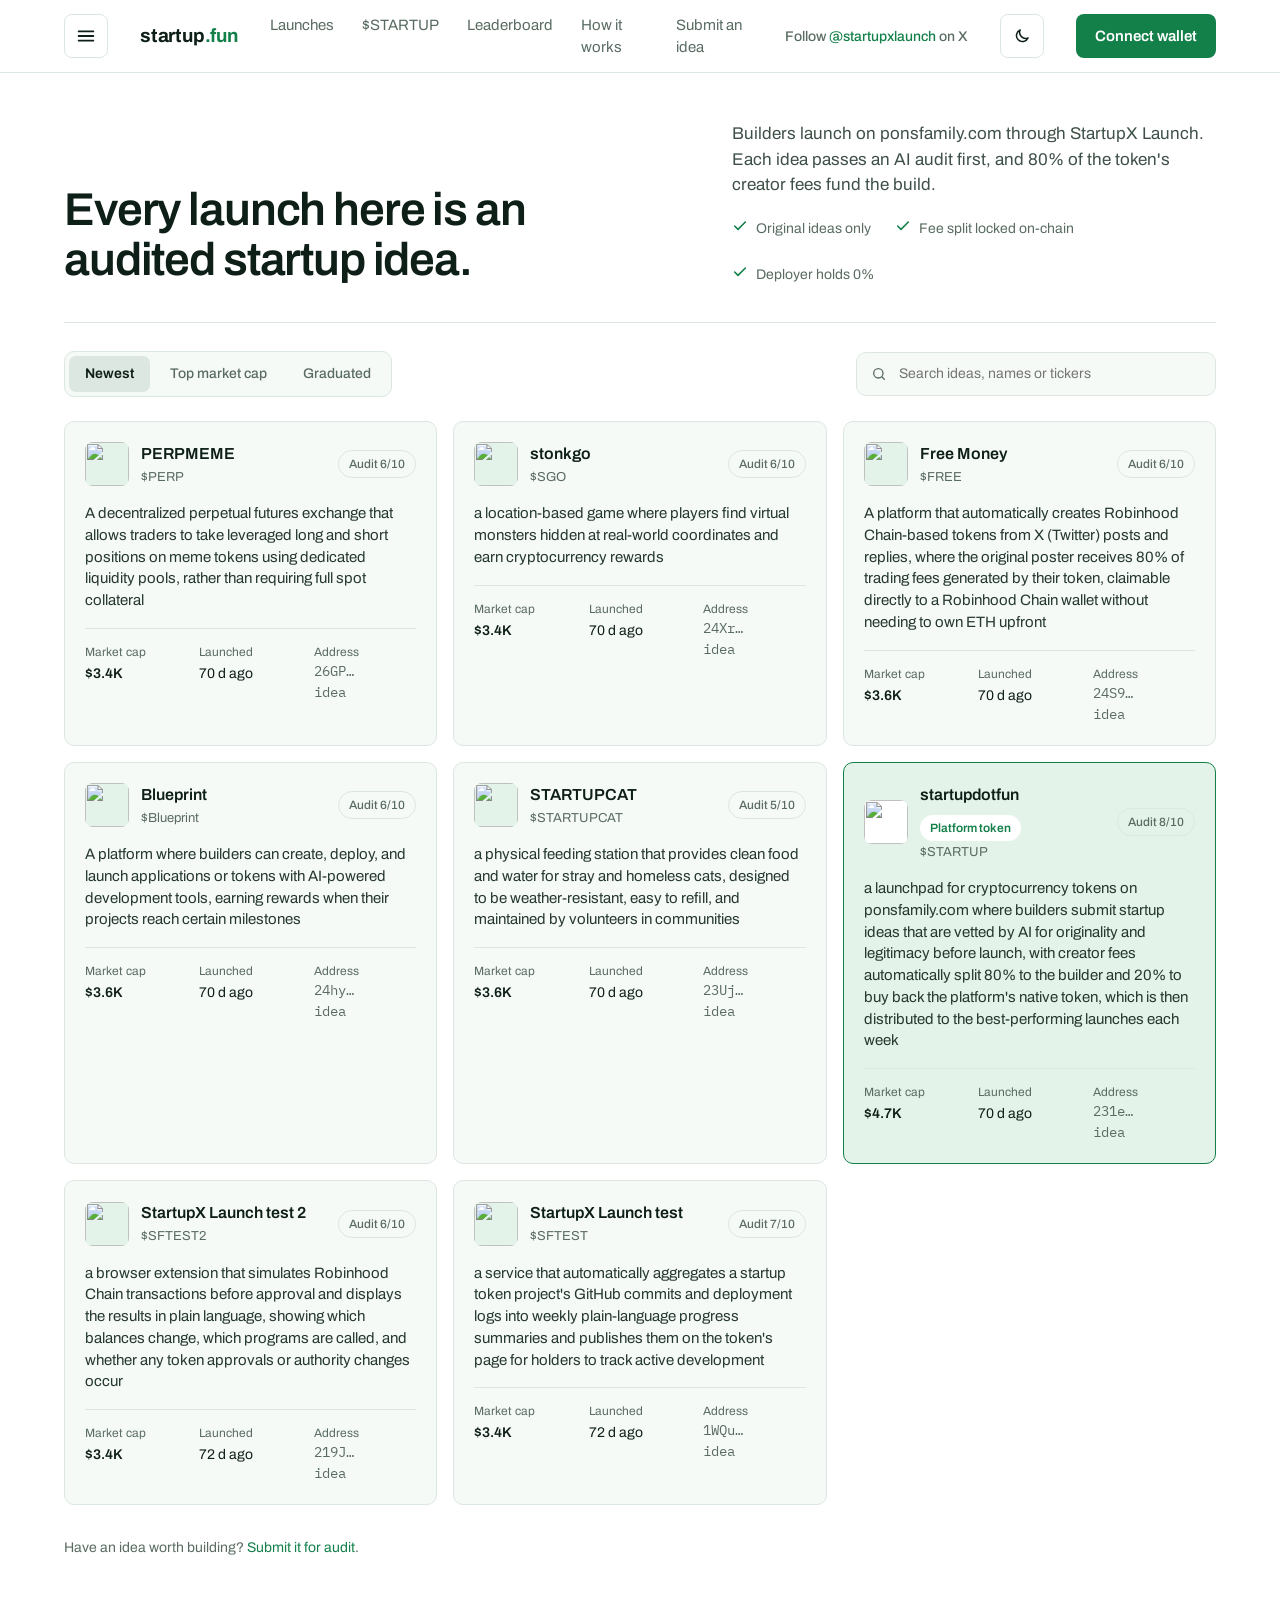
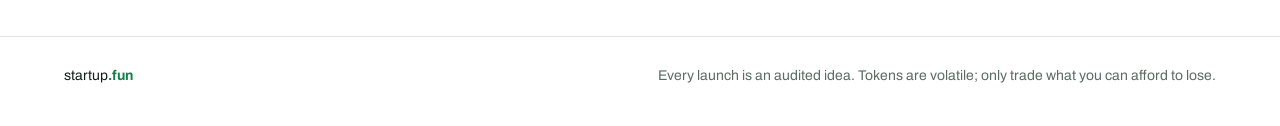
==== index.html @ 885a1ec6 "Initial commit for StartupX Launch" ====
<!DOCTYPE html><html lang="en"><head><meta charSet="utf-8"/><meta name="viewport" content="width=device-width, initial-scale=1"/><link rel="preload" as="image" href="https://saqjjxdvaapgbzsmtljd.supabase.co/storage/v1/object/public/logos/5846ef02-4b3b-487b-b282-8f9013715114/e1612ce8-c8b6-4b49-a7a1-461d993af28c-1790434138969.png"/><link rel="preload" as="image" href="https://saqjjxdvaapgbzsmtljd.supabase.co/storage/v1/object/public/logos/cbacf864-d633-424e-9218-9e92bce967d4/a0b268ee-faac-4893-a7e9-f0268babf5f2-1790433429913.jpg"/><link rel="preload" as="image" href="https://saqjjxdvaapgbzsmtljd.supabase.co/storage/v1/object/public/logos/764f27cd-32d6-4e1a-aa2f-ecc157893ecb/2614402a-86bc-4bbf-9e94-83275b4618b6-1790432921121.jpg"/><link rel="preload" as="image" href="https://saqjjxdvaapgbzsmtljd.supabase.co/storage/v1/object/public/logos/764f27cd-32d6-4e1a-aa2f-ecc157893ecb/37059433-8f41-43a2-8746-ed358cac559b-1790432570845.jpg"/><link rel="preload" as="image" href="https://saqjjxdvaapgbzsmtljd.supabase.co/storage/v1/object/public/logos/bcaed7b7-c644-4091-80fd-a4e176f94c38/34297aa4-4bdd-470d-9baf-8958183c36f9-1790429602684.png"/><link rel="preload" as="image" href="https://saqjjxdvaapgbzsmtljd.supabase.co/storage/v1/object/public/logos/8551b23e-8fa7-4d83-a8d7-45e1da3eb0a1/ca181317-e315-4df7-9b16-3eba8d8c5dee-1790424367164.png"/><link rel="preload" as="image" href="https://saqjjxdvaapgbzsmtljd.supabase.co/storage/v1/object/public/logos/f500da1c-7299-442f-aa3a-d81807ffb672/7c70035c-8515-413e-bad8-ea62442881fa-1790260627957.png"/><link rel="preload" as="image" href="https://saqjjxdvaapgbzsmtljd.supabase.co/storage/v1/object/public/logos/f500da1c-7299-442f-aa3a-d81807ffb672/2c80f2de-0a9a-4c88-b56c-a670d27b89b7-1790244334176.png"/><link rel="stylesheet" href="/assets_next/static/css/5ab46a1130bb1304.css" data-precedence="next"/><link rel="preload" as="script" fetchPriority="low" href="/assets_next/static/chunks/webpack-f0d5c2556fe3bf2b.js"/><script src="/assets_next/static/chunks/4bd1b696-c023c6e3521b1417.js" async=""></script><script src="/assets_next/static/chunks/255-2dbbf79f36f0dfa2.js" async=""></script><script src="/assets_next/static/chunks/main-app-f9b5d20365cb8be2.js" async=""></script><script src="/assets_next/static/chunks/3a91511d-133c0fd4f6ef4294.js" async=""></script><script src="/assets_next/static/chunks/619-ba102abea3e3d0e4.js" async=""></script><script src="/assets_next/static/chunks/660-320f874a6a01d422.js" async=""></script><script src="/assets_next/static/chunks/265-3315e321e8a54761.js" async=""></script><script src="/assets_next/static/chunks/app/layout-0742bf90d563e5ab.js" async=""></script><script src="/assets_next/static/chunks/app/page-4cd187969ffd0c34.js" async=""></script><title>StartupX Launch</title><meta name="description" content="Good ideas deserve a chance. Audited startup ideas, launched on ponsfamily.com. 80% of the creator fees fund the build."/><meta name="twitter:card" content="summary_large_image"/><meta name="twitter:site" content="@startupxlaunch"/><meta name="twitter:title" content="StartupX Launch"/><meta name="twitter:description" content="Good ideas deserve a chance. Audited startup ideas, launched on ponsfamily.com. 80% of the creator fees fund the build."/><link rel="icon" href="/favicon.ico" type="image/x-icon" sizes="16x16"/><link rel="icon" href="/icon.svg?55dafb9e9b992100" type="image/svg+xml" sizes="any"/><link rel="apple-touch-icon" href="/apple-icon.png?d1e3b187be43faf4" type="image/png" sizes="180x180"/><script>(function(){try{var t=localStorage.getItem('theme');if(t!=='light'&&t!=='dark'){t=matchMedia('(prefers-color-scheme: dark)').matches?'dark':'light'}document.documentElement.dataset.theme=t}catch(e){document.documentElement.dataset.theme='light'}})();</script><script src="/assets_next/static/chunks/polyfills-42372ed130431b0a.js" noModule=""></script></head><body><div hidden=""><!--$--><!--/$--></div><header class="site-header"><div class="header-inner"><button class="icon-btn menu-btn" aria-label="Open menu" aria-expanded="false"><svg width="22" height="22" viewBox="0 0 24 24" fill="none" stroke="currentColor" stroke-width="2" stroke-linecap="round" stroke-linejoin="round" aria-hidden="true"><path d="M4 7h16M4 12h16M4 17h16"></path></svg></button><a class="wordmark" href="/">startup<span>.fun</span></a><nav aria-label="Main" class="main-nav"><a href="/">Launches</a><a href="/startup">$STARTUP</a><a href="/leaderboard">Leaderboard</a><a href="/how-it-works">How it works</a><a href="/submit">Submit an idea</a></nav><a class="x-link" href="https://x.com/startupxlaunch" target="_blank" rel="noopener noreferrer">Follow <span>@startupxlaunch</span> on X</a><button class="icon-btn" aria-label="Switch to dark theme"><svg width="18" height="18" viewBox="0 0 24 24" fill="none" stroke="currentColor" stroke-width="2" stroke-linecap="round" stroke-linejoin="round" aria-hidden="true"><path d="M20 14.5A8 8 0 0 1 9.5 4a8 8 0 1 0 10.5 10.5z"></path></svg></button><button class="btn btn-primary">Connect wallet</button></div></header><main class="page"><section class="hero split"><h1>Every launch here is an audited startup idea.</h1><div class="stack" style="gap:20px"><p class="lead" style="margin:0">Builders launch on ponsfamily.com through StartupX Launch. Each idea passes an AI audit first, and 80% of the token&#x27;s creator fees fund the build.</p><div class="row muted" style="gap:24px;font-size:14px"><span class="row" style="gap:8px"><span class="accent"><svg width="16" height="16" viewBox="0 0 24 24" fill="none" stroke="currentColor" stroke-width="2.4" stroke-linecap="round" stroke-linejoin="round" aria-hidden="true"><path d="M20 6 9 17l-5-5"></path></svg></span>Original ideas only</span><span class="row" style="gap:8px"><span class="accent"><svg width="16" height="16" viewBox="0 0 24 24" fill="none" stroke="currentColor" stroke-width="2.4" stroke-linecap="round" stroke-linejoin="round" aria-hidden="true"><path d="M20 6 9 17l-5-5"></path></svg></span>Fee split locked on-chain</span><span class="row" style="gap:8px"><span class="accent"><svg width="16" height="16" viewBox="0 0 24 24" fill="none" stroke="currentColor" stroke-width="2.4" stroke-linecap="round" stroke-linejoin="round" aria-hidden="true"><path d="M20 6 9 17l-5-5"></path></svg></span>Deployer holds 0%</span></div></div></section><div class="toolbar"><div class="tabs" role="tablist" aria-label="Sort launches"><button role="tab" aria-selected="true">Newest</button><button role="tab" aria-selected="false">Top market cap</button><button role="tab" aria-selected="false">Graduated</button></div><label class="search"><svg width="16" height="16" viewBox="0 0 24 24" fill="none" stroke="currentColor" stroke-width="2" stroke-linecap="round" stroke-linejoin="round" aria-hidden="true"><circle cx="11" cy="11" r="7"></circle><path d="m20 20-3.5-3.5"></path></svg><input type="search" aria-label="Search launches" placeholder="Search ideas, names or tickers" value=""/></label></div><div class="feed"><article class="launch-card"><div class="row" style="flex-wrap:nowrap"><div class="avatar"><img src="https://saqjjxdvaapgbzsmtljd.supabase.co/storage/v1/object/public/logos/5846ef02-4b3b-487b-b282-8f9013715114/e1612ce8-c8b6-4b49-a7a1-461d993af28c-1790434138969.png" alt=""/></div><div style="display:flex;flex-direction:column;gap:2px;flex-grow:1;min-width:0"><div class="row" style="gap:8px"><a class="name" href="/launch/26GPQho8XdjFVeku4rRe4iUaYgM3xk5GWnX6WQEbidea">PERPMEME</a></div><span class="muted" style="font-size:13px">$PERP</span></div><span class="chip chip-outline">Audit <!-- -->6<!-- -->/10</span></div><p class="concept">A decentralized perpetual futures exchange that allows traders to take leveraged long and short positions on meme tokens using dedicated liquidity pools, rather than requiring full spot collateral</p><div class="meta"><div><span>Market cap</span><span style="font-weight:600">$3.4K</span></div><div><span>Launched</span><span>10 h ago</span></div><div><span>Address</span><span><span class="mono addr">26GP…<span class="tail">idea</span></span></span></div></div></article><article class="launch-card"><div class="row" style="flex-wrap:nowrap"><div class="avatar"><img src="https://saqjjxdvaapgbzsmtljd.supabase.co/storage/v1/object/public/logos/cbacf864-d633-424e-9218-9e92bce967d4/a0b268ee-faac-4893-a7e9-f0268babf5f2-1790433429913.jpg" alt=""/></div><div style="display:flex;flex-direction:column;gap:2px;flex-grow:1;min-width:0"><div class="row" style="gap:8px"><a class="name" href="/launch/24XrMLhbNhvgoMNV5qv7HNen39KrCUWQNP94sfVRidea">stonkgo</a></div><span class="muted" style="font-size:13px">$SGO</span></div><span class="chip chip-outline">Audit <!-- -->6<!-- -->/10</span></div><p class="concept">a location-based game where players find virtual monsters hidden at real-world coordinates and earn cryptocurrency rewards</p><div class="meta"><div><span>Market cap</span><span style="font-weight:600">$3.4K</span></div><div><span>Launched</span><span>10 h ago</span></div><div><span>Address</span><span><span class="mono addr">24Xr…<span class="tail">idea</span></span></span></div></div></article><article class="launch-card"><div class="row" style="flex-wrap:nowrap"><div class="avatar"><img src="https://saqjjxdvaapgbzsmtljd.supabase.co/storage/v1/object/public/logos/764f27cd-32d6-4e1a-aa2f-ecc157893ecb/2614402a-86bc-4bbf-9e94-83275b4618b6-1790432921121.jpg" alt=""/></div><div style="display:flex;flex-direction:column;gap:2px;flex-grow:1;min-width:0"><div class="row" style="gap:8px"><a class="name" href="/launch/24S9v76EXZnP93a7EigxrTTc1iYLEba9UE9ABhM9idea">Free Money</a></div><span class="muted" style="font-size:13px">$FREE</span></div><span class="chip chip-outline">Audit <!-- -->6<!-- -->/10</span></div><p class="concept">A platform that automatically creates Robinhood Chain-based tokens from X (Twitter) posts and replies, where the original poster receives 80% of trading fees generated by their token, claimable directly to a Robinhood Chain wallet without needing to own ETH upfront</p><div class="meta"><div><span>Market cap</span><span style="font-weight:600">$3.6K</span></div><div><span>Launched</span><span>10 h ago</span></div><div><span>Address</span><span><span class="mono addr">24S9…<span class="tail">idea</span></span></span></div></div></article><article class="launch-card"><div class="row" style="flex-wrap:nowrap"><div class="avatar"><img src="https://saqjjxdvaapgbzsmtljd.supabase.co/storage/v1/object/public/logos/764f27cd-32d6-4e1a-aa2f-ecc157893ecb/37059433-8f41-43a2-8746-ed358cac559b-1790432570845.jpg" alt=""/></div><div style="display:flex;flex-direction:column;gap:2px;flex-grow:1;min-width:0"><div class="row" style="gap:8px"><a class="name" href="/launch/24hy25yYpwEieQQFfYctzZDZTbXsdnQ3WpWgQ2J6idea">Blueprint</a></div><span class="muted" style="font-size:13px">$Blueprint</span></div><span class="chip chip-outline">Audit <!-- -->6<!-- -->/10</span></div><p class="concept">A platform where builders can create, deploy, and launch applications or tokens with AI-powered development tools, earning rewards when their projects reach certain milestones</p><div class="meta"><div><span>Market cap</span><span style="font-weight:600">$3.6K</span></div><div><span>Launched</span><span>11 h ago</span></div><div><span>Address</span><span><span class="mono addr">24hy…<span class="tail">idea</span></span></span></div></div></article><article class="launch-card"><div class="row" style="flex-wrap:nowrap"><div class="avatar"><img src="https://saqjjxdvaapgbzsmtljd.supabase.co/storage/v1/object/public/logos/bcaed7b7-c644-4091-80fd-a4e176f94c38/34297aa4-4bdd-470d-9baf-8958183c36f9-1790429602684.png" alt=""/></div><div style="display:flex;flex-direction:column;gap:2px;flex-grow:1;min-width:0"><div class="row" style="gap:8px"><a class="name" href="/launch/23UjLZ24t7Lkn53L38R9b3taS6m495dtztQrkUruidea">STARTUPCAT</a></div><span class="muted" style="font-size:13px">$STARTUPCAT</span></div><span class="chip chip-outline">Audit <!-- -->5<!-- -->/10</span></div><p class="concept">a physical feeding station that provides clean food and water for stray and homeless cats, designed to be weather-resistant, easy to refill, and maintained by volunteers in communities</p><div class="meta"><div><span>Market cap</span><span style="font-weight:600">$3.6K</span></div><div><span>Launched</span><span>11 h ago</span></div><div><span>Address</span><span><span class="mono addr">23Uj…<span class="tail">idea</span></span></span></div></div></article><article class="launch-card platform"><div class="row" style="flex-wrap:nowrap"><div class="avatar"><img src="https://saqjjxdvaapgbzsmtljd.supabase.co/storage/v1/object/public/logos/8551b23e-8fa7-4d83-a8d7-45e1da3eb0a1/ca181317-e315-4df7-9b16-3eba8d8c5dee-1790424367164.png" alt=""/></div><div style="display:flex;flex-direction:column;gap:2px;flex-grow:1;min-width:0"><div class="row" style="gap:8px"><a class="name" href="/startup">startupdotfun</a><span class="chip chip-accent" style="background:var(--bg)">Platform token</span></div><span class="muted" style="font-size:13px">$STARTUP</span></div><span class="chip chip-outline">Audit <!-- -->8<!-- -->/10</span></div><p class="concept">a launchpad for cryptocurrency tokens on ponsfamily.com where builders submit startup ideas that are vetted by AI for originality and legitimacy before launch, with creator fees automatically split 80% to the builder and 20% to buy back the platform&#x27;s native token, which is then distributed to the best-performing launches each week</p><div class="meta"><div><span>Market cap</span><span style="font-weight:600">$4.7K</span></div><div><span>Launched</span><span>12 h ago</span></div><div><span>Address</span><span><span class="mono addr">231e…<span class="tail">idea</span></span></span></div></div></article><article class="launch-card"><div class="row" style="flex-wrap:nowrap"><div class="avatar"><img src="https://saqjjxdvaapgbzsmtljd.supabase.co/storage/v1/object/public/logos/f500da1c-7299-442f-aa3a-d81807ffb672/7c70035c-8515-413e-bad8-ea62442881fa-1790260627957.png" alt=""/></div><div style="display:flex;flex-direction:column;gap:2px;flex-grow:1;min-width:0"><div class="row" style="gap:8px"><a class="name" href="/launch/219JEsABUUjAxVXPh5bCGKhgmHWy31zmNpAw6Rshidea">StartupX Launch test 2</a></div><span class="muted" style="font-size:13px">$SFTEST2</span></div><span class="chip chip-outline">Audit <!-- -->6<!-- -->/10</span></div><p class="concept">a browser extension that simulates Robinhood Chain transactions before approval and displays the results in plain language, showing which balances change, which programs are called, and whether any token approvals or authority changes occur</p><div class="meta"><div><span>Market cap</span><span style="font-weight:600">$3.4K</span></div><div><span>Launched</span><span>2 d ago</span></div><div><span>Address</span><span><span class="mono addr">219J…<span class="tail">idea</span></span></span></div></div></article><article class="launch-card"><div class="row" style="flex-wrap:nowrap"><div class="avatar"><img src="https://saqjjxdvaapgbzsmtljd.supabase.co/storage/v1/object/public/logos/f500da1c-7299-442f-aa3a-d81807ffb672/2c80f2de-0a9a-4c88-b56c-a670d27b89b7-1790244334176.png" alt=""/></div><div style="display:flex;flex-direction:column;gap:2px;flex-grow:1;min-width:0"><div class="row" style="gap:8px"><a class="name" href="/launch/1WQuNFNsuuyaoVLq5F6xE8NasmcY6yS4cSNeYdXidea">StartupX Launch test</a></div><span class="muted" style="font-size:13px">$SFTEST</span></div><span class="chip chip-outline">Audit <!-- -->7<!-- -->/10</span></div><p class="concept">a service that automatically aggregates a startup token project&#x27;s GitHub commits and deployment logs into weekly plain-language progress summaries and publishes them on the token&#x27;s page for holders to track active development</p><div class="meta"><div><span>Market cap</span><span style="font-weight:600">$3.4K</span></div><div><span>Launched</span><span>2 d ago</span></div><div><span>Address</span><span><span class="mono addr">1WQu…<span class="tail">idea</span></span></span></div></div></article></div><p class="muted" style="margin-top:32px;font-size:14px">Have an idea worth building? <a class="accent" href="/submit">Submit it for audit</a>.</p></main><!--$--><!--/$--><footer class="site-footer"><span>startup<b>.fun</b></span><span class="muted">Every launch is an audited idea. Tokens are volatile; only trade what you can afford to lose.</span></footer><script src="/assets_next/static/chunks/webpack-f0d5c2556fe3bf2b.js" id="_R_" async=""></script><script>(self.__next_f=self.__next_f||[]).push([0])</script><script>self.__next_f.push([1,"1:\"$Sreact.fragment\"\n2:I[8839,[\"956\",\"static/chunks/3a91511d-133c0fd4f6ef4294.js\",\"619\",\"static/chunks/619-ba102abea3e3d0e4.js\",\"660\",\"static/chunks/660-320f874a6a01d422.js\",\"265\",\"static/chunks/265-3315e321e8a54761.js\",\"177\",\"static/chunks/app/layout-0742bf90d563e5ab.js\"],\"default\"]\n3:I[3361,[\"956\",\"static/chunks/3a91511d-133c0fd4f6ef4294.js\",\"619\",\"static/chunks/619-ba102abea3e3d0e4.js\",\"660\",\"static/chunks/660-320f874a6a01d422.js\",\"265\",\"static/chunks/265-3315e321e8a54761.js\",\"177\",\"static/chunks/app/layout-0742bf90d563e5ab.js\"],\"default\"]\n4:I[9766,[],\"\"]\n5:I[8924,[],\"\"]\n7:I[4431,[],\"OutletBoundary\"]\n9:I[5278,[],\"AsyncMetadataOutlet\"]\nb:I[4431,[],\"ViewportBoundary\"]\nd:I[4431,[],\"MetadataBoundary\"]\ne:\"$Sreact.suspense\"\n10:I[7150,[],\"\"]\n:HL[\"/assets_next/static/css/5ab46a1130bb1304.css\",\"style\"]\n"])</script><script>self.__next_f.push([1,"0:{\"P\":null,\"b\":\"tbZa5Lb5Ulv-Qrmg43LzA\",\"p\":\"\",\"c\":[\"\",\"index\"],\"i\":false,\"f\":[[[\"\",{\"children\":[\"__PAGE__\",{}]},\"$undefined\",\"$undefined\",true],[\"\",[\"$\",\"$1\",\"c\",{\"children\":[[[\"$\",\"link\",\"0\",{\"rel\":\"stylesheet\",\"href\":\"/assets_next/static/css/5ab46a1130bb1304.css\",\"precedence\":\"next\",\"crossOrigin\":\"$undefined\",\"nonce\":\"$undefined\"}]],[\"$\",\"html\",null,{\"lang\":\"en\",\"suppressHydrationWarning\":true,\"children\":[[\"$\",\"head\",null,{\"children\":[\"$\",\"script\",null,{\"dangerouslySetInnerHTML\":{\"__html\":\"(function(){try{var t=localStorage.getItem('theme');if(t!=='light'\u0026\u0026t!=='dark'){t=matchMedia('(prefers-color-scheme: dark)').matches?'dark':'light'}document.documentElement.dataset.theme=t}catch(e){document.documentElement.dataset.theme='light'}})();\"}}]}],[\"$\",\"body\",null,{\"children\":[\"$\",\"$L2\",null,{\"children\":[[\"$\",\"$L3\",null,{}],[\"$\",\"$L4\",null,{\"parallelRouterKey\":\"children\",\"error\":\"$undefined\",\"errorStyles\":\"$undefined\",\"errorScripts\":\"$undefined\",\"template\":[\"$\",\"$L5\",null,{}],\"templateStyles\":\"$undefined\",\"templateScripts\":\"$undefined\",\"notFound\":[[[\"$\",\"title\",null,{\"children\":\"404: This page could not be found.\"}],[\"$\",\"div\",null,{\"style\":{\"fontFamily\":\"system-ui,\\\"Segoe UI\\\",Roboto,Helvetica,Arial,sans-serif,\\\"Apple Color Emoji\\\",\\\"Segoe UI Emoji\\\"\",\"height\":\"100vh\",\"textAlign\":\"center\",\"display\":\"flex\",\"flexDirection\":\"column\",\"alignItems\":\"center\",\"justifyContent\":\"center\"},\"children\":[\"$\",\"div\",null,{\"children\":[[\"$\",\"style\",null,{\"dangerouslySetInnerHTML\":{\"__html\":\"body{color:#000;background:#fff;margin:0}.next-error-h1{border-right:1px solid rgba(0,0,0,.3)}@media (prefers-color-scheme:dark){body{color:#fff;background:#000}.next-error-h1{border-right:1px solid rgba(255,255,255,.3)}}\"}}],[\"$\",\"h1\",null,{\"className\":\"next-error-h1\",\"style\":{\"display\":\"inline-block\",\"margin\":\"0 20px 0 0\",\"padding\":\"0 23px 0 0\",\"fontSize\":24,\"fontWeight\":500,\"verticalAlign\":\"top\",\"lineHeight\":\"49px\"},\"children\":404}],[\"$\",\"div\",null,{\"style\":{\"display\":\"inline-block\"},\"children\":[\"$\",\"h2\",null,{\"style\":{\"fontSize\":14,\"fontWeight\":400,\"lineHeight\":\"49px\",\"margin\":0},\"children\":\"This page could not be found.\"}]}]]}]}]],[]],\"forbidden\":\"$undefined\",\"unauthorized\":\"$undefined\"}],[\"$\",\"footer\",null,{\"className\":\"site-footer\",\"children\":[[\"$\",\"span\",null,{\"children\":[\"startup\",[\"$\",\"b\",null,{\"children\":\".fun\"}]]}],[\"$\",\"span\",null,{\"className\":\"muted\",\"children\":\"Every launch is an audited idea. Tokens are volatile; only trade what you can afford to lose.\"}]]}]]}]}]]}]]}],{\"children\":[\"__PAGE__\",[\"$\",\"$1\",\"c\",{\"children\":[\"$L6\",null,[\"$\",\"$L7\",null,{\"children\":[\"$L8\",[\"$\",\"$L9\",null,{\"promise\":\"$@a\"}]]}]]}],{},null,false]},null,false],[\"$\",\"$1\",\"h\",{\"children\":[null,[[\"$\",\"$Lb\",null,{\"children\":\"$Lc\"}],null],[\"$\",\"$Ld\",null,{\"children\":[\"$\",\"div\",null,{\"hidden\":true,\"children\":[\"$\",\"$e\",null,{\"fallback\":null,\"children\":\"$Lf\"}]}]}]]}],false]],\"m\":\"$undefined\",\"G\":[\"$10\",[]],\"s\":false,\"S\":true}\n"])</script><script>self.__next_f.push([1,"c:[[\"$\",\"meta\",\"0\",{\"charSet\":\"utf-8\"}],[\"$\",\"meta\",\"1\",{\"name\":\"viewport\",\"content\":\"width=device-width, initial-scale=1\"}]]\n8:null\n"])</script><script>self.__next_f.push([1,"11:I[622,[],\"IconMark\"]\n"])</script><script>self.__next_f.push([1,"a:{\"metadata\":[[\"$\",\"title\",\"0\",{\"children\":\"StartupX Launch\"}],[\"$\",\"meta\",\"1\",{\"name\":\"description\",\"content\":\"Good ideas deserve a chance. Audited startup ideas, launched on ponsfamily.com. 80% of the creator fees fund the build.\"}],[\"$\",\"meta\",\"2\",{\"name\":\"twitter:card\",\"content\":\"summary_large_image\"}],[\"$\",\"meta\",\"3\",{\"name\":\"twitter:site\",\"content\":\"@startupxlaunch\"}],[\"$\",\"meta\",\"4\",{\"name\":\"twitter:title\",\"content\":\"StartupX Launch\"}],[\"$\",\"meta\",\"5\",{\"name\":\"twitter:description\",\"content\":\"Good ideas deserve a chance. Audited startup ideas, launched on ponsfamily.com. 80% of the creator fees fund the build.\"}],[\"$\",\"link\",\"6\",{\"rel\":\"icon\",\"href\":\"/favicon.ico\",\"type\":\"image/x-icon\",\"sizes\":\"16x16\"}],[\"$\",\"link\",\"7\",{\"rel\":\"icon\",\"href\":\"/icon.svg?55dafb9e9b992100\",\"type\":\"image/svg+xml\",\"sizes\":\"any\"}],[\"$\",\"link\",\"8\",{\"rel\":\"apple-touch-icon\",\"href\":\"/apple-icon.png?d1e3b187be43faf4\",\"type\":\"image/png\",\"sizes\":\"180x180\"}],[\"$\",\"$L11\",\"9\",{}]],\"error\":null,\"digest\":\"$undefined\"}\n"])</script><script>self.__next_f.push([1,"f:\"$a:metadata\"\n"])</script><script>self.__next_f.push([1,"12:I[2347,[\"619\",\"static/chunks/619-ba102abea3e3d0e4.js\",\"974\",\"static/chunks/app/page-4cd187969ffd0c34.js\"],\"default\"]\n"])</script><script>self.__next_f.push([1,"6:[\"$\",\"main\",null,{\"className\":\"page\",\"children\":[[\"$\",\"section\",null,{\"className\":\"hero split\",\"children\":[[\"$\",\"h1\",null,{\"children\":\"Every launch here is an audited startup idea.\"}],[\"$\",\"div\",null,{\"className\":\"stack\",\"style\":{\"gap\":20},\"children\":[[\"$\",\"p\",null,{\"className\":\"lead\",\"style\":{\"margin\":0},\"children\":\"Builders launch on ponsfamily.com through StartupX Launch. Each idea passes an AI audit first, and 80% of the token's creator fees fund the build.\"}],[\"$\",\"div\",null,{\"className\":\"row muted\",\"style\":{\"gap\":24,\"fontSize\":14},\"children\":[[\"$\",\"span\",null,{\"className\":\"row\",\"style\":{\"gap\":8},\"children\":[[\"$\",\"span\",null,{\"className\":\"accent\",\"children\":[\"$\",\"svg\",null,{\"width\":16,\"height\":16,\"viewBox\":\"0 0 24 24\",\"fill\":\"none\",\"stroke\":\"currentColor\",\"strokeWidth\":2.4,\"strokeLinecap\":\"round\",\"strokeLinejoin\":\"round\",\"aria-hidden\":true,\"children\":[\"$\",\"path\",null,{\"d\":\"M20 6 9 17l-5-5\"}]}]}],\"Original ideas only\"]}],[\"$\",\"span\",null,{\"className\":\"row\",\"style\":{\"gap\":8},\"children\":[[\"$\",\"span\",null,{\"className\":\"accent\",\"children\":[\"$\",\"svg\",null,{\"width\":16,\"height\":16,\"viewBox\":\"0 0 24 24\",\"fill\":\"none\",\"stroke\":\"currentColor\",\"strokeWidth\":2.4,\"strokeLinecap\":\"round\",\"strokeLinejoin\":\"round\",\"aria-hidden\":true,\"children\":[\"$\",\"path\",null,{\"d\":\"M20 6 9 17l-5-5\"}]}]}],\"Fee split locked on-chain\"]}],[\"$\",\"span\",null,{\"className\":\"row\",\"style\":{\"gap\":8},\"children\":[[\"$\",\"span\",null,{\"className\":\"accent\",\"children\":[\"$\",\"svg\",null,{\"width\":16,\"height\":16,\"viewBox\":\"0 0 24 24\",\"fill\":\"none\",\"stroke\":\"currentColor\",\"strokeWidth\":2.4,\"strokeLinecap\":\"round\",\"strokeLinejoin\":\"round\",\"aria-hidden\":true,\"children\":[\"$\",\"path\",null,{\"d\":\"M20 6 9 17l-5-5\"}]}]}],\"Deployer holds 0%\"]}]]}]]}]]}],[\"$\",\"$L12\",null,{\"items\":[{\"id\":\"b94ae965-1d9e-4a31-8662-a069c29da3b3\",\"mint\":\"26GPQho8XdjFVeku4rRe4iUaYgM3xk5GWnX6WQEbidea\",\"name\":\"PERPMEME\",\"ticker\":\"PERP\",\"logoPath\":\"5846ef02-4b3b-487b-b282-8f9013715114/e1612ce8-c8b6-4b49-a7a1-461d993af28c-1790434138969.png\",\"xUrl\":null,\"websiteUrl\":null,\"launchedAt\":\"2026-09-26T14:51:04.155677+00:00\",\"dexPaid\":false,\"isPlatformToken\":false,\"audit\":{\"concept\":\"A decentralized perpetual futures exchange that allows traders to take leveraged long and short positions on meme tokens using dedicated liquidity pools, rather than requiring full spot collateral\",\"interest_score\":6,\"support_types\":[\"plan\"],\"summary\":\"PERPMEME proposes a perpetual futures DEX tailored to memecoins, enabling leveraged long/short trading via LP vaults instead of requiring full spot collateral. It passes with a clear fee allocation plan and a reasonably specific angle, though support is thin since there's no prototype or established audience yet.\",\"reasons\":{\"vamp\":\"No past launches exist to compare against.\",\"support\":\"A detailed fee allocation plan is provided, but no prototype, existing audience, or verifiable credibility is shown beyond a vague claim of developer discussions.\",\"interesting\":\"Clear niche angle applying perpetual futures mechanics specifically to memecoins, addressing one-directional liquidity issues, though the concept is a fairly standard perp DEX template applied to a new asset class.\"}},\"stats\":{\"mcap\":3398.97,\"priceUsd\":0.000003398,\"volume24h\":3564.24,\"change24h\":-1.38,\"pairAddress\":\"35VCTjGidQSnSUGMaSMjfj4cPkREhA6CdisZ6PeicVuE\",\"graduated\":false,\"_liq\":0}},{\"id\":\"51992721-25d7-4eb4-b0c2-24345f60d5a6\",\"mint\":\"24XrMLhbNhvgoMNV5qv7HNen39KrCUWQNP94sfVRidea\",\"name\":\"stonkgo\",\"ticker\":\"SGO\",\"logoPath\":\"cbacf864-d633-424e-9218-9e92bce967d4/a0b268ee-faac-4893-a7e9-f0268babf5f2-1790433429913.jpg\",\"xUrl\":\"https://x.com/stonkgoio\",\"websiteUrl\":\"https://stonkgo.io\",\"launchedAt\":\"2026-09-26T14:47:59.889302+00:00\",\"dexPaid\":false,\"isPlatformToken\":false,\"audit\":{\"concept\":\"a location-based game where players find virtual monsters hidden at real-world coordinates and earn cryptocurrency rewards\",\"interest_score\":6,\"support_types\":[\"built\",\"plan\"],\"summary\":\"Stonkgo is a location-based hunt where players travel to real-world coordinates to find virtual monsters and claim crypto rewards, backed by a live map and a concrete 50 ETH prize pool. It passes as a functioning, well-supported idea with a clear angle, though it's a fairly familiar 'Pokemon Go meets crypto' concept.\",\"reasons\":{\"vamp\":\"No past launches exist to compare against, so this cannot be a vamp.\",\"support\":\"There's a live site with 111 monsters placed at real coordinates and a stated allocation of 50 ETH (32 ETH to monsters, 18 ETH to a daily boss) funding the hunt.\",\"interesting\":\"A clear Pokemon-Go-style crypto scavenger hunt with a tangible hook (real coordinates, real prizes) though the concept itself is not novel in the broader market.\"}},\"stats\":{\"mcap\":3380.52,\"priceUsd\":0.00000338,\"volume24h\":2550.58,\"change24h\":-10.37,\"pairAddress\":\"2zoPTV8vhQW8dMVtgJs8n3Kq9nhpwSw8WUDoSs4yPTNu\",\"graduated\":false,\"_liq\":0}},{\"id\":\"a693bb23-a1be-4c10-afe2-b952086f7199\",\"mint\":\"24S9v76EXZnP93a7EigxrTTc1iYLEba9UE9ABhM9idea\",\"name\":\"Free Money\",\"ticker\":\"FREE\",\"logoPath\":\"764f27cd-32d6-4e1a-aa2f-ecc157893ecb/2614402a-86bc-4bbf-9e94-83275b4618b6-1790432921121.jpg\",\"xUrl\":\"https://x.com/FreeMoney_X\",\"websiteUrl\":\"https://getfreemoney.fun\",\"launchedAt\":\"2026-09-26T14:29:17.572383+00:00\",\"dexPaid\":false,\"isPlatformToken\":false,\"audit\":{\"concept\":\"A platform that automatically creates Robinhood Chain-based tokens from X (Twitter) posts and replies, where the original poster receives 80% of trading fees generated by their token, claimable directly to a Robinhood Chain wallet without needing to own ETH upfront\",\"interest_score\":6,\"support_types\":[\"built\"],\"summary\":\"Free Money lets anyone tokenize an X post by replying with a command, automatically launching a Robinhood Chain token and routing 80% of creator fees to the original poster, who can claim ETH to any wallet without needing ETH upfront. It passes the bar with a built product and a clear, if familiar, angle differentiating itself from existing tweet-tokenization platforms like Paid.\",\"reasons\":{\"vamp\":\"No past launches exist to compare against, so this cannot be a vamp.\",\"support\":\"The applicant describes a working product with a live website and functional launch/claim mechanics.\",\"interesting\":\"Clear mechanism for turning social posts into claimable tokenized fee streams with a specific twist on wallet-free onboarding, though it closely mirrors existing 'tokenize a tweet' platforms like Paid.\"}},\"stats\":{\"mcap\":3632.32,\"priceUsd\":0.000003632,\"volume24h\":4553.98,\"change24h\":3.27,\"pairAddress\":\"Cx8S3JHjqdXfCnDyuiuUEcNSyBbKCJfTtGwnW3JihqbZ\",\"graduated\":false,\"_liq\":0}},{\"id\":\"646e1af2-d570-4c7f-8c45-8ec83c943e09\",\"mint\":\"24hy25yYpwEieQQFfYctzZDZTbXsdnQ3WpWgQ2J6idea\",\"name\":\"Blueprint\",\"ticker\":\"Blueprint\",\"logoPath\":\"764f27cd-32d6-4e1a-aa2f-ecc157893ecb/37059433-8f41-43a2-8746-ed358cac559b-1790432570845.jpg\",\"xUrl\":\"https://x.com/blueprintools\",\"websiteUrl\":\"https://useblueprint.tools\",\"launchedAt\":\"2026-09-26T14:23:28.285494+00:00\",\"dexPaid\":false,\"isPlatformToken\":false,\"audit\":{\"concept\":\"A platform where builders can create, deploy, and launch applications or tokens with AI-powered development tools, earning rewards when their projects reach certain milestones\",\"interest_score\":6,\"support_types\":[\"built\",\"plan\"],\"summary\":\"Blueprint is a builder platform that lets creators deploy apps or tokens with AI-assisted tools, offering a $3,000 bounty to the first project reaching a $100K market cap. It passes with a live product claim and a clear fee-use plan, though the application would benefit from more concrete detail on the AI tooling itself.\",\"reasons\":{\"vamp\":\"No past launches exist to compare against.\",\"support\":\"Claims a live product (apps can launch without a coin, shown on Explore) and states fees will fund API keys and AI infrastructure.\",\"interesting\":\"A builder platform with AI tooling and a milestone-based incentive prize has a clear angle, though the pitch is thin on product specifics.\"}},\"stats\":{\"mcap\":3591.99,\"priceUsd\":0.000003591,\"volume24h\":11237.73,\"change24h\":-3.46,\"pairAddress\":\"FctuXkYmKsT2RNX4FKv3Qt9KRXV9Z7BHa4gVorMmeB9x\",\"graduated\":false,\"_liq\":0}},{\"id\":\"a6f1ab97-0e5d-4abd-8ae5-11a1006e1364\",\"mint\":\"23UjLZ24t7Lkn53L38R9b3taS6m495dtztQrkUruidea\",\"name\":\"STARTUPCAT\",\"ticker\":\"STARTUPCAT\",\"logoPath\":\"bcaed7b7-c644-4091-80fd-a4e176f94c38/34297aa4-4bdd-470d-9baf-8958183c36f9-1790429602684.png\",\"xUrl\":null,\"websiteUrl\":null,\"launchedAt\":\"2026-09-26T13:34:42.70952+00:00\",\"dexPaid\":false,\"isPlatformToken\":false,\"audit\":{\"concept\":\"a physical feeding station that provides clean food and water for stray and homeless cats, designed to be weather-resistant, easy to refill, and maintained by volunteers in communities\",\"interest_score\":5,\"support_types\":[\"plan\"],\"summary\":\"STARTUPCAT proposes building weather-resistant community feeding stations to provide stray cats with clean food and water, maintained by local volunteers. It passes with a clear plan for fee allocation, though it currently lacks a built prototype, audience, or demonstrated credibility.\",\"reasons\":{\"vamp\":\"No past launches exist to compare against.\",\"support\":\"The application gives a concrete budget breakdown for prototype materials, supplies, and installation, though no existing prototype, community, or relevant track record is described.\",\"interesting\":\"A clear, sincere idea with a specific product design, though it's a fairly straightforward charitable hardware concept without a strong unique angle.\"}},\"stats\":{\"mcap\":3595.31,\"priceUsd\":0.000003595,\"volume24h\":94818.57,\"change24h\":-6.63,\"pairAddress\":\"7BXbNv33iHo9NaQDcjbFvgBK4HAx4kQLtGNgJnqWsfNA\",\"graduated\":false,\"_liq\":0}},{\"id\":\"b97160c1-56f3-42a7-acc2-2ee693bc6d70\",\"mint\":\"231eFPGosPmSiEMsYxQNVhAAWj3B1DvGtfwaj9ztidea\",\"name\":\"startupdotfun\",\"ticker\":\"STARTUP\",\"logoPath\":\"8551b23e-8fa7-4d83-a8d7-45e1da3eb0a1/ca181317-e315-4df7-9b16-3eba8d8c5dee-1790424367164.png\",\"xUrl\":\"https://x.com/startupxlaunch\",\"websiteUrl\":\"https://startupxlaunch.com\",\"launchedAt\":\"2026-09-26T13:24:05.622866+00:00\",\"dexPaid\":false,\"isPlatformToken\":true,\"audit\":{\"concept\":\"a launchpad for cryptocurrency tokens on ponsfamily.com where builders submit startup ideas that are vetted by AI for originality and legitimacy before launch, with creator fees automatically split 80% to the builder and 20% to buy back the platform's native token, which is then distributed to the best-performing launches each week\",\"interest_score\":8,\"support_types\":[\"built\",\"plan\"],\"summary\":\"StartupX Launch is a ponsfamily.com-based launchpad that uses AI vetting to filter out copycat tokens, locking an 80/20 creator-fee split on-chain and funneling the platform's own buybacks into weekly airdrops for top-performing original ideas. It passes as a genuinely novel meta-layer for token launches with a live, tested product and clear fee-funding plan.\",\"reasons\":{\"vamp\":\"No past launches exist yet to compare against.\",\"support\":\"Describes a live working platform with AI audit, vanity deployer wallet, on-chain fee splits, and buyback bot already tested on mainnet, plus a clear plan for treasury fee use.\",\"interesting\":\"Combines AI vetting, locked fee splits, and a weekly buyback/airdrop reward loop into a coherent meta-launchpad mechanic that's more than a cosmetic twist on ponsfamily.com.\"}},\"stats\":{\"mcap\":4727,\"priceUsd\":0.000004872,\"volume24h\":761180.13,\"change24h\":-90.21,\"pairAddress\":\"5KD6fvmig4bfbeL6soS35eAZN9tqXjXZ6Y46zAAfpy7Y\",\"graduated\":true,\"_liq\":4603.64}},{\"id\":\"b4be9c56-3d94-4aaa-9169-0c7a5a6d7ac7\",\"mint\":\"219JEsABUUjAxVXPh5bCGKhgmHWy31zmNpAw6Rshidea\",\"name\":\"StartupX Launch test 2\",\"ticker\":\"SFTEST2\",\"logoPath\":\"f500da1c-7299-442f-aa3a-d81807ffb672/7c70035c-8515-413e-bad8-ea62442881fa-1790260627957.png\",\"xUrl\":null,\"websiteUrl\":null,\"launchedAt\":\"2026-09-24T14:37:58.039712+00:00\",\"dexPaid\":false,\"isPlatformToken\":false,\"audit\":{\"concept\":\"a browser extension that simulates Robinhood Chain transactions before approval and displays the results in plain language, showing which balances change, which programs are called, and whether any token approvals or authority changes occur\",\"interest_score\":6,\"support_types\":[\"credibility\",\"plan\"],\"summary\":\"Signcheck is a browser extension that simulates Robinhood Chain transactions and explains their effects in plain language, covering balance changes, program calls, and approval/authority risks. It passes as a credible, well-scoped idea backed by the team's existing simulation infrastructure and a clear funding plan, though noted as an internal test launch.\",\"reasons\":{\"vamp\":\"No past launches exist yet, so this cannot match or resemble any prior concept.\",\"support\":\"The team cites direct experience building transaction simulation/verification for StartupX Launch itself and lays out a concrete two-month funding plan with cost estimates.\",\"interesting\":\"A plain-language transaction simulator addresses a real trust/UX gap in Robinhood Chain wallets, though the space of tx-explainer tools is fairly crowded.\"}},\"stats\":{\"mcap\":3386.95,\"priceUsd\":0.000003386,\"volume24h\":540.12,\"change24h\":-0.83,\"pairAddress\":\"FP79UzP3PN4ibDXWEB4h2fhcnSdvMrTioGqGZYSHc3pm\",\"graduated\":false,\"_liq\":0}},{\"id\":\"d09d2874-3934-4f1a-87fd-107d8a75ff72\",\"mint\":\"1WQuNFNsuuyaoVLq5F6xE8NasmcY6yS4cSNeYdXidea\",\"name\":\"StartupX Launch test\",\"ticker\":\"SFTEST\",\"logoPath\":\"f500da1c-7299-442f-aa3a-d81807ffb672/2c80f2de-0a9a-4c88-b56c-a670d27b89b7-1790244334176.png\",\"xUrl\":null,\"websiteUrl\":null,\"launchedAt\":\"2026-09-24T10:51:18.09175+00:00\",\"dexPaid\":false,\"isPlatformToken\":false,\"audit\":{\"concept\":\"a service that automatically aggregates a startup token project's GitHub commits and deployment logs into weekly plain-language progress summaries and publishes them on the token's page for holders to track active development\",\"interest_score\":7,\"support_types\":[\"credibility\",\"plan\"],\"summary\":\"Buildlog aggregates a startup token's GitHub commits and deployment logs into weekly plain-language progress summaries shown on the token's page, helping holders distinguish active builders from abandoned projects. It passes with credible team background and a clear funding plan, though this specific launch is framed as an internal test run.\",\"reasons\":{\"vamp\":\"No past launches exist yet, so there is nothing to compare against.\",\"support\":\"The builder cites existing production systems (wallet sign-in, AI audit pipeline, ponsfamily.com launches) and gives a concrete month-by-month funding plan with realistic cost estimates.\",\"interesting\":\"Addresses a real transparency gap for token holders by turning scattered dev activity into a legible weekly progress record.\"}},\"stats\":{\"mcap\":3386.97,\"priceUsd\":0.000003386,\"volume24h\":5647.66,\"change24h\":-4.3,\"pairAddress\":\"3tKxMJLxcX6psdriojv2i5QgPaLMB6TTspYqHpW62peu\",\"graduated\":false,\"_liq\":0}}]}],\"$L13\"]}]\n"])</script><script>self.__next_f.push([1,"14:I[2619,[\"619\",\"static/chunks/619-ba102abea3e3d0e4.js\",\"974\",\"static/chunks/app/page-4cd187969ffd0c34.js\"],\"\"]\n13:[\"$\",\"p\",null,{\"className\":\"muted\",\"style\":{\"marginTop\":32,\"fontSize\":14},\"children\":[\"Have an idea worth building? \",[\"$\",\"$L14\",null,{\"href\":\"/submit\",\"className\":\"accent\",\"children\":\"Submit it for audit\"}],\".\"]}]\n"])</script></body></html>
---- assets_next/static/css/5ab46a1130bb1304.css ----
@import url("https://fonts.googleapis.com/css2?family=Archivo:wght@400;500;600;700&family=IBM+Plex+Mono:wght@400;500&display=swap");:root,[data-theme=light]{--bg:#FFFFFF;--surface:#F6FAF7;--line:#DDE7E1;--tint:#E3F3E9;--text:#0E1F17;--muted:#5A6C62;--soft:#3E5047;--body:#25382E;--accent:#13804A;--btn-bg:#13804A;--btn-text:#FFFFFF;--warn:#B45309;--danger:#B42318;color-scheme:light}[data-theme=dark]{--bg:#0B1A14;--surface:#0F2219;--line:#1F3529;--tint:#173024;--text:#EDF2EE;--muted:#93A79B;--soft:#B7C6BC;--body:#D5DED8;--accent:#5BE49B;--btn-bg:#5BE49B;--btn-text:#0B1A14;--warn:#F5A524;--danger:#FF7A63;color-scheme:dark}*{box-sizing:border-box}body,html{margin:0}body{background:var(--bg);color:var(--text);font-family:Archivo,Helvetica Neue,Arial,sans-serif;font-size:16px;line-height:1.5;-webkit-font-smoothing:antialiased}a{color:inherit;text-decoration:none}a:hover{text-decoration:underline}.mono{font-family:IBM Plex Mono,ui-monospace,monospace}.muted{color:var(--muted)}.accent{color:var(--accent)}.sr-only{position:absolute;width:1px;height:1px;overflow:hidden;clip:rect(0 0 0 0)}:focus-visible{outline:2px solid var(--accent);outline-offset:2px}.page{max-width:1440px;margin:0 auto;padding:0 64px 64px}.hero{padding:48px 0 36px;border-bottom:1px solid var(--line);margin-bottom:28px}.hero h1,h1.title{margin:0;font-size:clamp(32px,4vw,46px);line-height:1.08;font-weight:600;letter-spacing:-.025em}.hero p.lead,p.lead{margin:12px 0 0;font-size:17px;color:var(--soft);max-width:720px}.split{display:grid;grid-template-columns:minmax(0,1.25fr) minmax(0,1fr);grid-gap:64px;gap:64px;align-items:end}.cols-2-1{grid-template-columns:minmax(0,2fr) minmax(0,1fr);grid-gap:16px;gap:16px}.cols-2-1,.cols-3-2{display:grid;align-items:start}.cols-3-2{grid-template-columns:minmax(0,1.6fr) minmax(0,1fr);grid-gap:32px;gap:32px}.grid-3{grid-template-columns:repeat(3,minmax(0,1fr));grid-gap:16px}.grid-3,.grid-4{display:grid;gap:16px}.grid-4{grid-template-columns:repeat(4,minmax(0,1fr));grid-gap:16px}.stack{display:flex;flex-direction:column;gap:16px}.row{gap:12px;flex-wrap:wrap}.between,.row{display:flex;align-items:center}.between{justify-content:space-between;gap:16px}.site-header{border-bottom:1px solid var(--line);position:-webkit-sticky;position:sticky;top:0;z-index:20;background:var(--bg)}.header-inner{max-width:1440px;margin:0 auto;height:72px;padding:0 64px;display:flex;align-items:center;gap:32px}.wordmark{font-size:19px;font-weight:700;letter-spacing:-.01em}.wordmark span{color:var(--accent)}.wordmark:hover{text-decoration:none}.main-nav{display:flex;gap:28px;flex-grow:1;font-size:15px}.main-nav a{color:var(--muted)}.main-nav a[aria-current=page]{color:var(--text);font-weight:600}.x-link{font-size:14px;font-weight:500;color:var(--muted);white-space:nowrap}.x-link span{color:var(--accent)}.menu-btn{display:none}.icon-btn{width:44px;flex-shrink:0;border:1px solid var(--line);background:transparent;color:var(--text)}.btn,.icon-btn{height:44px;border-radius:8px;display:inline-flex;align-items:center;justify-content:center;cursor:pointer}.btn{padding:0 18px;font:inherit;font-size:15px;font-weight:600;gap:8px;border:1px solid transparent;white-space:nowrap;text-decoration:none!important}.btn:disabled{opacity:.55;cursor:not-allowed}.btn-primary{background:var(--btn-bg);color:var(--btn-text)}.btn-secondary{color:var(--text);border-color:var(--line)}.btn-ghost,.btn-secondary{background:transparent;font-weight:500}.btn-ghost{color:var(--muted)}.btn-sm{height:36px;padding:0 12px;font-size:14px}.btn-wallet{background:var(--surface);color:var(--text);border-color:var(--line);font-size:14px;font-weight:500}.btn-wallet .dot{width:8px;height:8px;border-radius:50%;background:var(--accent)}.wallet-menu{position:relative}.menu{position:absolute;right:0;top:52px;min-width:200px;background:var(--bg);border:1px solid var(--line);border-radius:10px;padding:6px;display:flex;flex-direction:column;box-shadow:0 12px 30px rgba(0,0,0,.12)}.menu a,.menu button{text-align:left;padding:10px 12px;border-radius:6px;font:inherit;font-size:15px;background:none;border:none;color:var(--text);cursor:pointer}.menu a:hover,.menu button:hover{background:var(--surface);text-decoration:none}.card{background:var(--surface);border:1px solid var(--line);border-radius:10px;padding:24px}.card h2,h2.section{margin:0;font-size:18px;font-weight:600}.card.pad-sm{padding:20px}.stat-label{font-size:13px;color:var(--muted)}.stat-value{font-size:26px;font-weight:600;letter-spacing:-.02em;font-feature-settings:"tnum";font-variant-numeric:tabular-nums}.kv{display:flex;justify-content:space-between;gap:16px;padding:12px 0;border-top:1px solid var(--line);font-size:14px}.kv>:first-child{color:var(--muted)}.kv>:last-child{font-weight:500;text-align:right}.chip{display:inline-flex;align-items:center;gap:6px;font-size:12px;font-weight:600;border-radius:999px;padding:4px 10px;white-space:nowrap}.chip-accent{color:var(--accent);background:var(--tint)}.chip-outline{color:var(--muted);border:1px solid var(--line);font-weight:500}.chip-warn{color:var(--warn);border:1px solid var(--warn)}.avatar{width:44px;height:44px;border-radius:8px;background:var(--tint);color:var(--accent);display:flex;align-items:center;justify-content:center;font-weight:600;font-size:15px;flex-shrink:0;overflow:hidden}.avatar img{width:100%;height:100%;object-fit:cover}.avatar.lg{width:72px;height:72px;border-radius:14px;font-size:24px;font-weight:700}.addr .tail{color:var(--accent)}.toolbar{display:flex;align-items:center;justify-content:space-between;gap:24px;margin-bottom:24px}.tabs{display:inline-flex;gap:4px;background:var(--surface);border:1px solid var(--line);border-radius:10px;padding:4px}.tabs button{height:36px;padding:0 16px;border:none;border-radius:7px;background:transparent;color:var(--muted);font:inherit;font-size:14px;font-weight:500;cursor:pointer}.tabs button[aria-selected=true]{background:var(--line);color:var(--text);font-weight:600}.search{display:flex;align-items:center;gap:10px;width:360px;height:44px;padding:0 14px;background:var(--surface);border:1px solid var(--line);border-radius:10px;color:var(--muted)}.search input{flex-grow:1;min-width:0;background:transparent;border:none;outline:none;color:var(--text);font:inherit;font-size:14px}.feed{display:grid;grid-template-columns:repeat(3,minmax(0,1fr));grid-gap:16px;gap:16px}.launch-card{background:var(--surface);border:1px solid var(--line);border-radius:10px;padding:20px;display:flex;flex-direction:column;gap:16px}.launch-card.platform{background:var(--tint);border-color:var(--accent)}.launch-card.platform .avatar{background:var(--bg)}.launch-card .name{font-size:16px;font-weight:600}.launch-card .concept{margin:0;font-size:15px;line-height:1.45;color:var(--body);min-height:66px}.launch-card .meta{display:grid;grid-template-columns:repeat(3,minmax(0,1fr));grid-gap:12px;gap:12px;border-top:1px solid var(--line);padding-top:14px}.launch-card .meta span:first-child{display:block;font-size:12px;color:var(--muted)}.launch-card .meta span:last-child{font-size:14px}.empty{text-align:center;padding:64px 24px;border:1px dashed var(--line);border-radius:12px}.empty h2{margin:0 0 8px;font-size:22px;font-weight:600}.empty p{margin:0 auto 20px;color:var(--muted);max-width:480px}.crit{display:grid;grid-template-columns:28px minmax(0,1fr);grid-gap:12px;gap:12px;padding:16px 0;border-top:1px solid var(--line)}.crit .mark{width:28px;height:28px;border-radius:50%;background:var(--tint);display:flex;align-items:center;justify-content:center;color:var(--accent)}.crit .mark.no{color:var(--danger)}.crit b{display:block;font-size:15px;font-weight:600}.crit span{font-size:14px;color:var(--muted)}.feebar{display:flex;height:10px;border-radius:999px;overflow:hidden;margin-top:16px;background:var(--line)}.feebar div{background:var(--accent)}.form{gap:20px}.form,.form label{display:flex;flex-direction:column}.form label{gap:8px;font-size:14px;font-weight:600}.form input,.form textarea{font:inherit;font-size:15px;font-weight:400;color:var(--text);background:var(--bg);border:1px solid var(--line);border-radius:8px;padding:12px 14px}.form input{height:44px;padding:0 14px}.form textarea{min-height:96px;resize:vertical;line-height:1.5}.form input:disabled,.form textarea:disabled{opacity:.7}.two{display:grid;grid-template-columns:minmax(0,2fr) minmax(0,1fr);grid-gap:16px;gap:16px}.drop{display:flex;align-items:center;gap:20px;padding:16px;border:1.5px dashed var(--line);border-radius:10px;background:var(--bg)}.drop.over{border-color:var(--accent)}.drop .preview{width:88px;height:88px;border-radius:12px;background:var(--tint);color:var(--accent);display:flex;align-items:center;justify-content:center;overflow:hidden;flex-shrink:0}.drop .preview img{width:100%;height:100%;object-fit:cover}.notice{padding:12px 14px;border-radius:8px;border:1px solid var(--warn);color:var(--text);font-size:14px}.status-line{font-size:14px;color:var(--muted)}.error{color:var(--danger);font-size:14px}table.data{width:100%;border-collapse:collapse}table.data th{text-align:left;font-size:12px;font-weight:500;color:var(--muted);padding:0 12px 10px}table.data td{padding:12px;font-size:14px;border-top:1px solid var(--line)}table.data .num{text-align:right;font-feature-settings:"tnum";font-variant-numeric:tabular-nums}.rank,table.data tr.top{background:var(--tint)}.rank{width:28px;height:28px;border-radius:50%;color:var(--accent);font-size:13px;font-weight:700;display:inline-flex;align-items:center;justify-content:center}tr.top .rank{background:var(--bg)}.table-wrap{overflow-x:auto}.steps{list-style:none;margin:12px 0 0;padding:0}.steps li{display:grid;grid-template-columns:36px minmax(0,1fr);grid-gap:16px;gap:16px;padding:18px 0;border-top:1px solid var(--line)}.steps .n{width:36px;height:36px;border-radius:50%;background:var(--tint);color:var(--accent);font-weight:700;display:flex;align-items:center;justify-content:center}.steps b{display:block;font-size:16px}.steps span{color:var(--muted);font-size:15px}.phases{list-style:none;margin:18px 0 0;padding:0;display:grid;grid-template-columns:repeat(6,minmax(0,1fr));grid-gap:12px;gap:12px}.phases li{display:flex;flex-direction:column;gap:4px;padding:16px;background:var(--bg);border:1px solid var(--line);border-radius:8px}.phases small{font-size:12px;font-weight:600;color:var(--accent)}.counter{display:flex;align-items:flex-end;justify-content:space-between;gap:16px;padding:18px 20px;border-radius:8px;background:var(--tint);margin-top:16px}.counter .big{font-size:34px;font-weight:700;letter-spacing:-.02em;font-feature-settings:"tnum";font-variant-numeric:tabular-nums}.chart-frame{width:100%;height:420px;border:0;border-radius:8px;background:var(--bg)}.site-footer{max-width:1440px;margin:0 auto;padding:28px 64px 40px;border-top:1px solid var(--line);display:flex;justify-content:space-between;gap:24px;font-size:14px}.site-footer b{color:var(--accent)}@media (max-width:1100px){.feed{grid-template-columns:repeat(2,minmax(0,1fr))}.x-link{display:none}.phases{grid-template-columns:repeat(3,minmax(0,1fr))}}@media (max-width:860px){.header-inner,.page,.site-footer{padding-left:16px;padding-right:16px}.header-inner{height:64px;gap:8px}.wordmark{flex-grow:1;font-size:18px}.menu-btn{display:inline-flex;border:none}.main-nav{display:none}.main-nav.open{display:flex;flex-direction:column;gap:0;position:absolute;top:64px;left:0;right:0;background:var(--bg);border-bottom:1px solid var(--line);padding:8px 16px 16px}.main-nav.open a{padding:12px 0;font-size:16px}.cols-2-1,.cols-3-2,.grid-3,.split,.two{grid-template-columns:minmax(0,1fr);gap:16px}.grid-4{grid-template-columns:repeat(2,minmax(0,1fr))}.feed{grid-template-columns:minmax(0,1fr)}.toolbar{flex-direction:column-reverse;align-items:stretch}.search{width:100%}.tabs{display:grid;grid-template-columns:repeat(3,minmax(0,1fr))}.phases{grid-template-columns:repeat(2,minmax(0,1fr))}.site-footer{flex-direction:column}.drop{flex-wrap:wrap}}@import url("https://fonts.googleapis.com/css2?family=DM+Sans:wght@400;500;700&display=swap");.wallet-adapter-button{background-color:transparent;border:none;color:#fff;cursor:pointer;display:flex;align-items:center;font-family:DM Sans,Roboto,Helvetica Neue,Helvetica,Arial,sans-serif;font-size:16px;font-weight:600;height:48px;line-height:48px;padding:0 24px;border-radius:4px}.wallet-adapter-button-trigger{background-color:#512da8}.wallet-adapter-button:not([disabled]):focus-visible{outline-color:white}.wallet-adapter-button:not([disabled]):hover{background-color:#1a1f2e}.wallet-adapter-button[disabled]{background:#404144;color:#999;cursor:not-allowed}.wallet-adapter-button-end-icon,.wallet-adapter-button-end-icon img,.wallet-adapter-button-start-icon,.wallet-adapter-button-start-icon img{display:flex;align-items:center;justify-content:center;width:24px;height:24px}.wallet-adapter-button-end-icon{margin-left:12px}.wallet-adapter-button-start-icon{margin-right:12px}.wallet-adapter-collapse{width:100%}.wallet-adapter-dropdown{position:relative;display:inline-block}.wallet-adapter-dropdown-list{position:absolute;z-index:99;display:grid;grid-template-rows:1fr;grid-row-gap:10px;padding:10px;top:100%;right:0;margin:0;list-style:none;background:#2c2d30;border-radius:10px;box-shadow:0 8px 20px rgba(0,0,0,.6);opacity:0;visibility:hidden;transition:opacity .2s ease,transform .2s ease,visibility .2s;font-family:DM Sans,Roboto,Helvetica Neue,Helvetica,Arial,sans-serif}.wallet-adapter-dropdown-list-active{opacity:1;visibility:visible;transform:translateY(10px)}.wallet-adapter-dropdown-list-item{display:flex;flex-direction:row;justify-content:center;align-items:center;border:none;outline:none;cursor:pointer;white-space:nowrap;box-sizing:border-box;padding:0 20px;width:100%;border-radius:6px;font-size:14px;font-weight:600;height:37px;color:#fff}.wallet-adapter-dropdown-list-item:not([disabled]):hover{background-color:#1a1f2e}.wallet-adapter-modal-collapse-button svg{align-self:center;fill:#999}.wallet-adapter-modal-collapse-button.wallet-adapter-modal-collapse-button-active svg{transform:rotate(180deg);transition:transform .15s ease-in}.wallet-adapter-modal{position:fixed;top:0;left:0;right:0;bottom:0;opacity:0;transition:opacity .15s linear;background:rgba(0,0,0,.5);z-index:1040;overflow-y:auto}.wallet-adapter-modal.wallet-adapter-modal-fade-in{opacity:1}.wallet-adapter-modal-button-close{display:flex;align-items:center;justify-content:center;position:absolute;top:18px;right:18px;padding:12px;cursor:pointer;background:#1a1f2e;border:none;border-radius:50%}.wallet-adapter-modal-button-close:focus-visible{outline-color:white}.wallet-adapter-modal-button-close svg{fill:#777;transition:fill .2s ease 0s}.wallet-adapter-modal-button-close:hover svg{fill:#fff}.wallet-adapter-modal-overlay{background:rgba(0,0,0,.5);position:fixed;top:0;left:0;bottom:0;right:0}.wallet-adapter-modal-container{display:flex;margin:3rem;min-height:calc(100vh - 6rem);align-items:center;justify-content:center}@media (max-width:480px){.wallet-adapter-modal-container{margin:1rem;min-height:calc(100vh - 2rem)}}.wallet-adapter-modal-wrapper{box-sizing:border-box;position:relative;display:flex;align-items:center;flex-direction:column;z-index:1050;max-width:400px;border-radius:10px;background:#10141f;box-shadow:0 8px 20px rgba(0,0,0,.6);font-family:DM Sans,Roboto,Helvetica Neue,Helvetica,Arial,sans-serif;flex:1 1}.wallet-adapter-modal-wrapper .wallet-adapter-button{width:100%}.wallet-adapter-modal-title{font-weight:500;font-size:24px;line-height:36px;margin:0;padding:64px 48px 48px;text-align:center;color:#fff}@media (max-width:374px){.wallet-adapter-modal-title{font-size:18px}}.wallet-adapter-modal-list{margin:0 0 12px;padding:0;width:100%;list-style:none}.wallet-adapter-modal-list .wallet-adapter-button{font-weight:400;border-radius:0;font-size:18px}.wallet-adapter-modal-list .wallet-adapter-button-end-icon,.wallet-adapter-modal-list .wallet-adapter-button-end-icon img,.wallet-adapter-modal-list .wallet-adapter-button-start-icon,.wallet-adapter-modal-list .wallet-adapter-button-start-icon img{width:28px;height:28px}.wallet-adapter-modal-list .wallet-adapter-button span{margin-left:auto;font-size:14px;opacity:.6}.wallet-adapter-modal-list-more{cursor:pointer;border:none;padding:12px 24px 24px 12px;align-self:flex-end;display:flex;align-items:center;background-color:transparent;color:#fff}.wallet-adapter-modal-list-more svg{transition:all .1s ease;fill:rgba(255,255,255,1);margin-left:.5rem}.wallet-adapter-modal-list-more-icon-rotate{transform:rotate(180deg)}.wallet-adapter-modal-middle{width:100%;display:flex;flex-direction:column;align-items:center;padding:0 24px 24px;box-sizing:border-box}.wallet-adapter-modal-middle-button{display:block;cursor:pointer;margin-top:48px;width:100%;background-color:#512da8;padding:12px;font-size:18px;border:none;border-radius:8px;color:#fff}
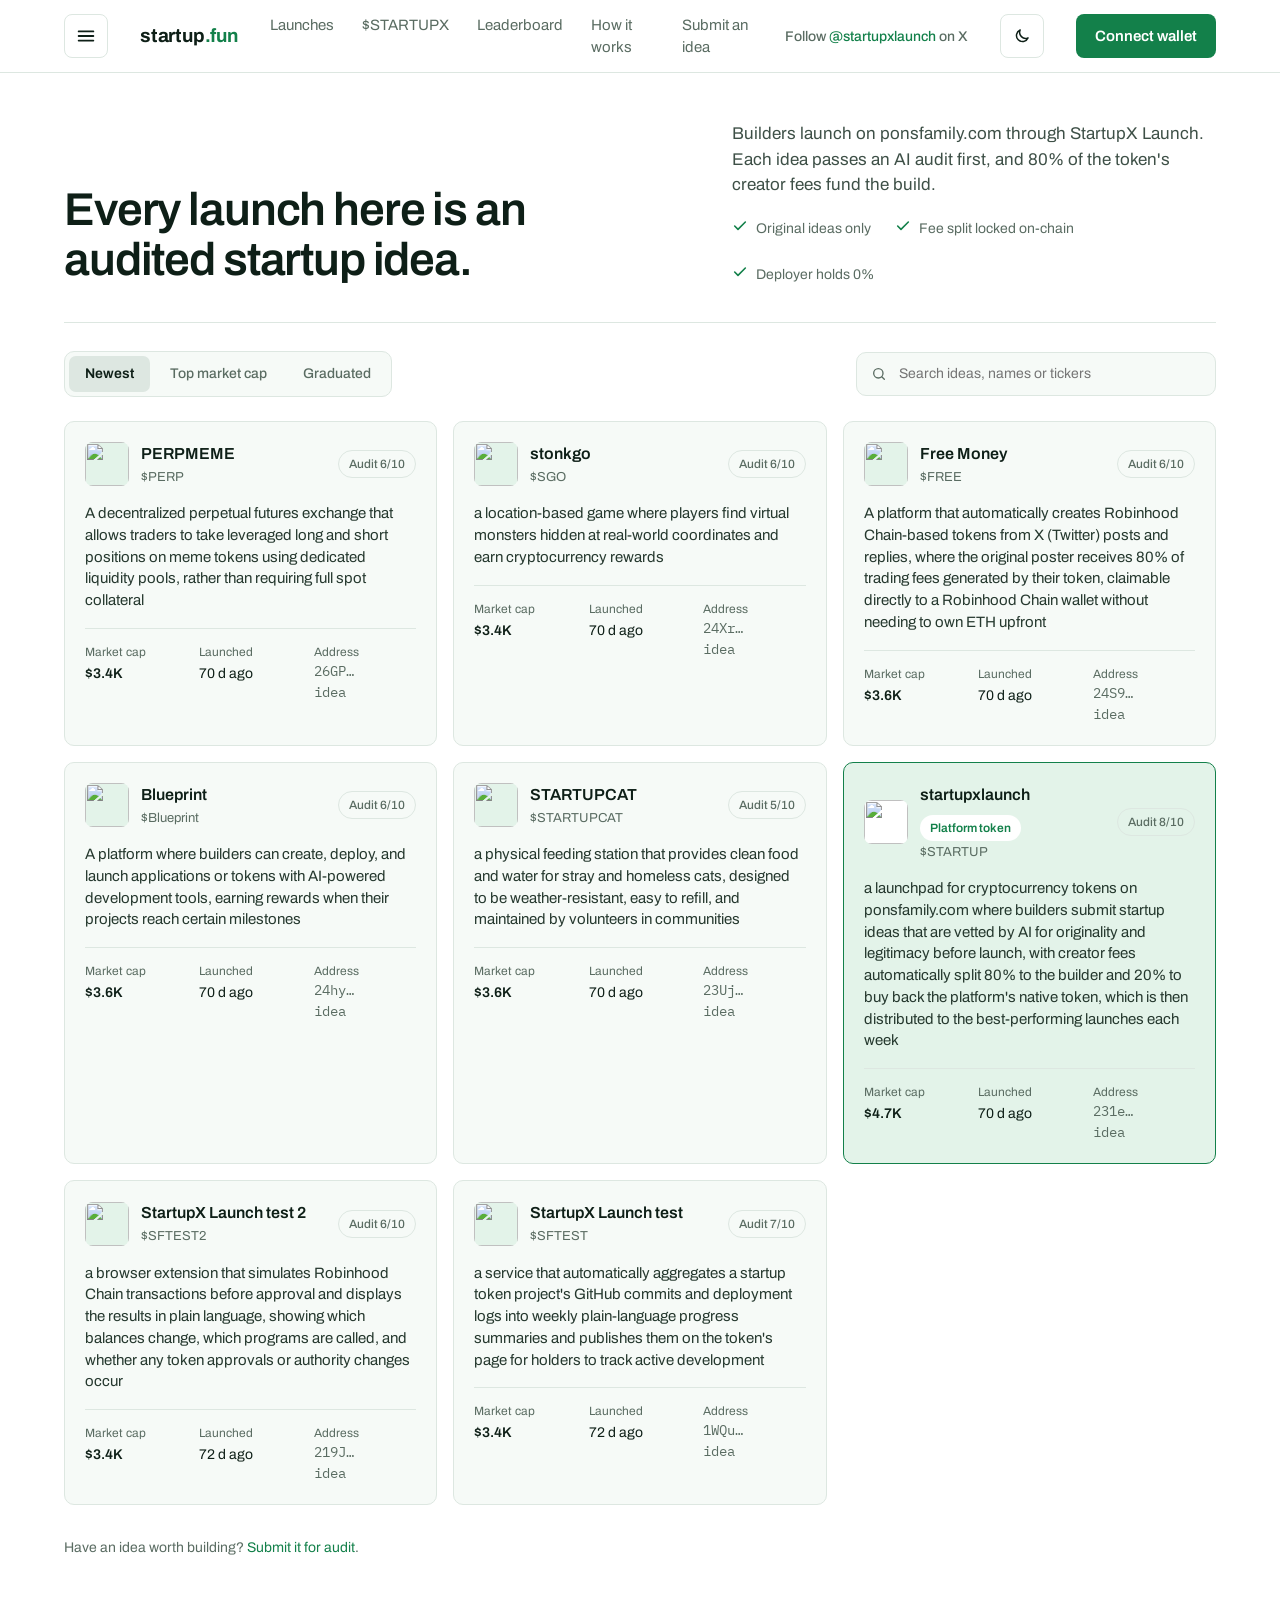
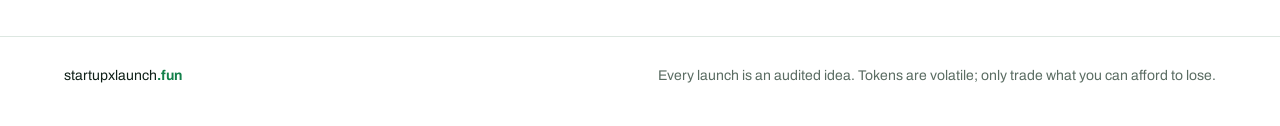
==== commit 526c9d20: "Fix navigation logo to startupxlaunch.fun" ====
--- a/index.html
+++ b/index.html
@@ -1 +1 @@
-<!DOCTYPE html><html lang="en"><head><meta charSet="utf-8"/><meta name="viewport" content="width=device-width, initial-scale=1"/><link rel="preload" as="image" href="https://saqjjxdvaapgbzsmtljd.supabase.co/storage/v1/object/public/logos/5846ef02-4b3b-487b-b282-8f9013715114/e1612ce8-c8b6-4b49-a7a1-461d993af28c-1790434138969.png"/><link rel="preload" as="image" href="https://saqjjxdvaapgbzsmtljd.supabase.co/storage/v1/object/public/logos/cbacf864-d633-424e-9218-9e92bce967d4/a0b268ee-faac-4893-a7e9-f0268babf5f2-1790433429913.jpg"/><link rel="preload" as="image" href="https://saqjjxdvaapgbzsmtljd.supabase.co/storage/v1/object/public/logos/764f27cd-32d6-4e1a-aa2f-ecc157893ecb/2614402a-86bc-4bbf-9e94-83275b4618b6-1790432921121.jpg"/><link rel="preload" as="image" href="https://saqjjxdvaapgbzsmtljd.supabase.co/storage/v1/object/public/logos/764f27cd-32d6-4e1a-aa2f-ecc157893ecb/37059433-8f41-43a2-8746-ed358cac559b-1790432570845.jpg"/><link rel="preload" as="image" href="https://saqjjxdvaapgbzsmtljd.supabase.co/storage/v1/object/public/logos/bcaed7b7-c644-4091-80fd-a4e176f94c38/34297aa4-4bdd-470d-9baf-8958183c36f9-1790429602684.png"/><link rel="preload" as="image" href="https://saqjjxdvaapgbzsmtljd.supabase.co/storage/v1/object/public/logos/8551b23e-8fa7-4d83-a8d7-45e1da3eb0a1/ca181317-e315-4df7-9b16-3eba8d8c5dee-1790424367164.png"/><link rel="preload" as="image" href="https://saqjjxdvaapgbzsmtljd.supabase.co/storage/v1/object/public/logos/f500da1c-7299-442f-aa3a-d81807ffb672/7c70035c-8515-413e-bad8-ea62442881fa-1790260627957.png"/><link rel="preload" as="image" href="https://saqjjxdvaapgbzsmtljd.supabase.co/storage/v1/object/public/logos/f500da1c-7299-442f-aa3a-d81807ffb672/2c80f2de-0a9a-4c88-b56c-a670d27b89b7-1790244334176.png"/><link rel="stylesheet" href="/assets_next/static/css/5ab46a1130bb1304.css" data-precedence="next"/><link rel="preload" as="script" fetchPriority="low" href="/assets_next/static/chunks/webpack-f0d5c2556fe3bf2b.js"/><script src="/assets_next/static/chunks/4bd1b696-c023c6e3521b1417.js" async=""></script><script src="/assets_next/static/chunks/255-2dbbf79f36f0dfa2.js" async=""></script><script src="/assets_next/static/chunks/main-app-f9b5d20365cb8be2.js" async=""></script><script src="/assets_next/static/chunks/3a91511d-133c0fd4f6ef4294.js" async=""></script><script src="/assets_next/static/chunks/619-ba102abea3e3d0e4.js" async=""></script><script src="/assets_next/static/chunks/660-320f874a6a01d422.js" async=""></script><script src="/assets_next/static/chunks/265-3315e321e8a54761.js" async=""></script><script src="/assets_next/static/chunks/app/layout-0742bf90d563e5ab.js" async=""></script><script src="/assets_next/static/chunks/app/page-4cd187969ffd0c34.js" async=""></script><title>StartupX Launch</title><meta name="description" content="Good ideas deserve a chance. Audited startup ideas, launched on ponsfamily.com. 80% of the creator fees fund the build."/><meta name="twitter:card" content="summary_large_image"/><meta name="twitter:site" content="@startupxlaunch"/><meta name="twitter:title" content="StartupX Launch"/><meta name="twitter:description" content="Good ideas deserve a chance. Audited startup ideas, launched on ponsfamily.com. 80% of the creator fees fund the build."/><link rel="icon" href="/favicon.ico" type="image/x-icon" sizes="16x16"/><link rel="icon" href="/icon.svg?55dafb9e9b992100" type="image/svg+xml" sizes="any"/><link rel="apple-touch-icon" href="/apple-icon.png?d1e3b187be43faf4" type="image/png" sizes="180x180"/><script>(function(){try{var t=localStorage.getItem('theme');if(t!=='light'&&t!=='dark'){t=matchMedia('(prefers-color-scheme: dark)').matches?'dark':'light'}document.documentElement.dataset.theme=t}catch(e){document.documentElement.dataset.theme='light'}})();</script><script src="/assets_next/static/chunks/polyfills-42372ed130431b0a.js" noModule=""></script></head><body><div hidden=""><!--$--><!--/$--></div><header class="site-header"><div class="header-inner"><button class="icon-btn menu-btn" aria-label="Open menu" aria-expanded="false"><svg width="22" height="22" viewBox="0 0 24 24" fill="none" stroke="currentColor" stroke-width="2" stroke-linecap="round" stroke-linejoin="round" aria-hidden="true"><path d="M4 7h16M4 12h16M4 17h16"></path></svg></button><a class="wordmark" href="/">startup<span>.fun</span></a><nav aria-label="Main" class="main-nav"><a href="/">Launches</a><a href="/startup">$STARTUP</a><a href="/leaderboard">Leaderboard</a><a href="/how-it-works">How it works</a><a href="/submit">Submit an idea</a></nav><a class="x-link" href="https://x.com/startupxlaunch" target="_blank" rel="noopener noreferrer">Follow <span>@startupxlaunch</span> on X</a><button class="icon-btn" aria-label="Switch to dark theme"><svg width="18" height="18" viewBox="0 0 24 24" fill="none" stroke="currentColor" stroke-width="2" stroke-linecap="round" stroke-linejoin="round" aria-hidden="true"><path d="M20 14.5A8 8 0 0 1 9.5 4a8 8 0 1 0 10.5 10.5z"></path></svg></button><button class="btn btn-primary">Connect wallet</button></div></header><main class="page"><section class="hero split"><h1>Every launch here is an audited startup idea.</h1><div class="stack" style="gap:20px"><p class="lead" style="margin:0">Builders launch on ponsfamily.com through StartupX Launch. Each idea passes an AI audit first, and 80% of the token&#x27;s creator fees fund the build.</p><div class="row muted" style="gap:24px;font-size:14px"><span class="row" style="gap:8px"><span class="accent"><svg width="16" height="16" viewBox="0 0 24 24" fill="none" stroke="currentColor" stroke-width="2.4" stroke-linecap="round" stroke-linejoin="round" aria-hidden="true"><path d="M20 6 9 17l-5-5"></path></svg></span>Original ideas only</span><span class="row" style="gap:8px"><span class="accent"><svg width="16" height="16" viewBox="0 0 24 24" fill="none" stroke="currentColor" stroke-width="2.4" stroke-linecap="round" stroke-linejoin="round" aria-hidden="true"><path d="M20 6 9 17l-5-5"></path></svg></span>Fee split locked on-chain</span><span class="row" style="gap:8px"><span class="accent"><svg width="16" height="16" viewBox="0 0 24 24" fill="none" stroke="currentColor" stroke-width="2.4" stroke-linecap="round" stroke-linejoin="round" aria-hidden="true"><path d="M20 6 9 17l-5-5"></path></svg></span>Deployer holds 0%</span></div></div></section><div class="toolbar"><div class="tabs" role="tablist" aria-label="Sort launches"><button role="tab" aria-selected="true">Newest</button><button role="tab" aria-selected="false">Top market cap</button><button role="tab" aria-selected="false">Graduated</button></div><label class="search"><svg width="16" height="16" viewBox="0 0 24 24" fill="none" stroke="currentColor" stroke-width="2" stroke-linecap="round" stroke-linejoin="round" aria-hidden="true"><circle cx="11" cy="11" r="7"></circle><path d="m20 20-3.5-3.5"></path></svg><input type="search" aria-label="Search launches" placeholder="Search ideas, names or tickers" value=""/></label></div><div class="feed"><article class="launch-card"><div class="row" style="flex-wrap:nowrap"><div class="avatar"><img src="https://saqjjxdvaapgbzsmtljd.supabase.co/storage/v1/object/public/logos/5846ef02-4b3b-487b-b282-8f9013715114/e1612ce8-c8b6-4b49-a7a1-461d993af28c-1790434138969.png" alt=""/></div><div style="display:flex;flex-direction:column;gap:2px;flex-grow:1;min-width:0"><div class="row" style="gap:8px"><a class="name" href="/launch/26GPQho8XdjFVeku4rRe4iUaYgM3xk5GWnX6WQEbidea">PERPMEME</a></div><span class="muted" style="font-size:13px">$PERP</span></div><span class="chip chip-outline">Audit <!-- -->6<!-- -->/10</span></div><p class="concept">A decentralized perpetual futures exchange that allows traders to take leveraged long and short positions on meme tokens using dedicated liquidity pools, rather than requiring full spot collateral</p><div class="meta"><div><span>Market cap</span><span style="font-weight:600">$3.4K</span></div><div><span>Launched</span><span>10 h ago</span></div><div><span>Address</span><span><span class="mono addr">26GP…<span class="tail">idea</span></span></span></div></div></article><article class="launch-card"><div class="row" style="flex-wrap:nowrap"><div class="avatar"><img src="https://saqjjxdvaapgbzsmtljd.supabase.co/storage/v1/object/public/logos/cbacf864-d633-424e-9218-9e92bce967d4/a0b268ee-faac-4893-a7e9-f0268babf5f2-1790433429913.jpg" alt=""/></div><div style="display:flex;flex-direction:column;gap:2px;flex-grow:1;min-width:0"><div class="row" style="gap:8px"><a class="name" href="/launch/24XrMLhbNhvgoMNV5qv7HNen39KrCUWQNP94sfVRidea">stonkgo</a></div><span class="muted" style="font-size:13px">$SGO</span></div><span class="chip chip-outline">Audit <!-- -->6<!-- -->/10</span></div><p class="concept">a location-based game where players find virtual monsters hidden at real-world coordinates and earn cryptocurrency rewards</p><div class="meta"><div><span>Market cap</span><span style="font-weight:600">$3.4K</span></div><div><span>Launched</span><span>10 h ago</span></div><div><span>Address</span><span><span class="mono addr">24Xr…<span class="tail">idea</span></span></span></div></div></article><article class="launch-card"><div class="row" style="flex-wrap:nowrap"><div class="avatar"><img src="https://saqjjxdvaapgbzsmtljd.supabase.co/storage/v1/object/public/logos/764f27cd-32d6-4e1a-aa2f-ecc157893ecb/2614402a-86bc-4bbf-9e94-83275b4618b6-1790432921121.jpg" alt=""/></div><div style="display:flex;flex-direction:column;gap:2px;flex-grow:1;min-width:0"><div class="row" style="gap:8px"><a class="name" href="/launch/24S9v76EXZnP93a7EigxrTTc1iYLEba9UE9ABhM9idea">Free Money</a></div><span class="muted" style="font-size:13px">$FREE</span></div><span class="chip chip-outline">Audit <!-- -->6<!-- -->/10</span></div><p class="concept">A platform that automatically creates Robinhood Chain-based tokens from X (Twitter) posts and replies, where the original poster receives 80% of trading fees generated by their token, claimable directly to a Robinhood Chain wallet without needing to own ETH upfront</p><div class="meta"><div><span>Market cap</span><span style="font-weight:600">$3.6K</span></div><div><span>Launched</span><span>10 h ago</span></div><div><span>Address</span><span><span class="mono addr">24S9…<span class="tail">idea</span></span></span></div></div></article><article class="launch-card"><div class="row" style="flex-wrap:nowrap"><div class="avatar"><img src="https://saqjjxdvaapgbzsmtljd.supabase.co/storage/v1/object/public/logos/764f27cd-32d6-4e1a-aa2f-ecc157893ecb/37059433-8f41-43a2-8746-ed358cac559b-1790432570845.jpg" alt=""/></div><div style="display:flex;flex-direction:column;gap:2px;flex-grow:1;min-width:0"><div class="row" style="gap:8px"><a class="name" href="/launch/24hy25yYpwEieQQFfYctzZDZTbXsdnQ3WpWgQ2J6idea">Blueprint</a></div><span class="muted" style="font-size:13px">$Blueprint</span></div><span class="chip chip-outline">Audit <!-- -->6<!-- -->/10</span></div><p class="concept">A platform where builders can create, deploy, and launch applications or tokens with AI-powered development tools, earning rewards when their projects reach certain milestones</p><div class="meta"><div><span>Market cap</span><span style="font-weight:600">$3.6K</span></div><div><span>Launched</span><span>11 h ago</span></div><div><span>Address</span><span><span class="mono addr">24hy…<span class="tail">idea</span></span></span></div></div></article><article class="launch-card"><div class="row" style="flex-wrap:nowrap"><div class="avatar"><img src="https://saqjjxdvaapgbzsmtljd.supabase.co/storage/v1/object/public/logos/bcaed7b7-c644-4091-80fd-a4e176f94c38/34297aa4-4bdd-470d-9baf-8958183c36f9-1790429602684.png" alt=""/></div><div style="display:flex;flex-direction:column;gap:2px;flex-grow:1;min-width:0"><div class="row" style="gap:8px"><a class="name" href="/launch/23UjLZ24t7Lkn53L38R9b3taS6m495dtztQrkUruidea">STARTUPCAT</a></div><span class="muted" style="font-size:13px">$STARTUPCAT</span></div><span class="chip chip-outline">Audit <!-- -->5<!-- -->/10</span></div><p class="concept">a physical feeding station that provides clean food and water for stray and homeless cats, designed to be weather-resistant, easy to refill, and maintained by volunteers in communities</p><div class="meta"><div><span>Market cap</span><span style="font-weight:600">$3.6K</span></div><div><span>Launched</span><span>11 h ago</span></div><div><span>Address</span><span><span class="mono addr">23Uj…<span class="tail">idea</span></span></span></div></div></article><article class="launch-card platform"><div class="row" style="flex-wrap:nowrap"><div class="avatar"><img src="https://saqjjxdvaapgbzsmtljd.supabase.co/storage/v1/object/public/logos/8551b23e-8fa7-4d83-a8d7-45e1da3eb0a1/ca181317-e315-4df7-9b16-3eba8d8c5dee-1790424367164.png" alt=""/></div><div style="display:flex;flex-direction:column;gap:2px;flex-grow:1;min-width:0"><div class="row" style="gap:8px"><a class="name" href="/startup">startupdotfun</a><span class="chip chip-accent" style="background:var(--bg)">Platform token</span></div><span class="muted" style="font-size:13px">$STARTUP</span></div><span class="chip chip-outline">Audit <!-- -->8<!-- -->/10</span></div><p class="concept">a launchpad for cryptocurrency tokens on ponsfamily.com where builders submit startup ideas that are vetted by AI for originality and legitimacy before launch, with creator fees automatically split 80% to the builder and 20% to buy back the platform&#x27;s native token, which is then distributed to the best-performing launches each week</p><div class="meta"><div><span>Market cap</span><span style="font-weight:600">$4.7K</span></div><div><span>Launched</span><span>12 h ago</span></div><div><span>Address</span><span><span class="mono addr">231e…<span class="tail">idea</span></span></span></div></div></article><article class="launch-card"><div class="row" style="flex-wrap:nowrap"><div class="avatar"><img src="https://saqjjxdvaapgbzsmtljd.supabase.co/storage/v1/object/public/logos/f500da1c-7299-442f-aa3a-d81807ffb672/7c70035c-8515-413e-bad8-ea62442881fa-1790260627957.png" alt=""/></div><div style="display:flex;flex-direction:column;gap:2px;flex-grow:1;min-width:0"><div class="row" style="gap:8px"><a class="name" href="/launch/219JEsABUUjAxVXPh5bCGKhgmHWy31zmNpAw6Rshidea">StartupX Launch test 2</a></div><span class="muted" style="font-size:13px">$SFTEST2</span></div><span class="chip chip-outline">Audit <!-- -->6<!-- -->/10</span></div><p class="concept">a browser extension that simulates Robinhood Chain transactions before approval and displays the results in plain language, showing which balances change, which programs are called, and whether any token approvals or authority changes occur</p><div class="meta"><div><span>Market cap</span><span style="font-weight:600">$3.4K</span></div><div><span>Launched</span><span>2 d ago</span></div><div><span>Address</span><span><span class="mono addr">219J…<span class="tail">idea</span></span></span></div></div></article><article class="launch-card"><div class="row" style="flex-wrap:nowrap"><div class="avatar"><img src="https://saqjjxdvaapgbzsmtljd.supabase.co/storage/v1/object/public/logos/f500da1c-7299-442f-aa3a-d81807ffb672/2c80f2de-0a9a-4c88-b56c-a670d27b89b7-1790244334176.png" alt=""/></div><div style="display:flex;flex-direction:column;gap:2px;flex-grow:1;min-width:0"><div class="row" style="gap:8px"><a class="name" href="/launch/1WQuNFNsuuyaoVLq5F6xE8NasmcY6yS4cSNeYdXidea">StartupX Launch test</a></div><span class="muted" style="font-size:13px">$SFTEST</span></div><span class="chip chip-outline">Audit <!-- -->7<!-- -->/10</span></div><p class="concept">a service that automatically aggregates a startup token project&#x27;s GitHub commits and deployment logs into weekly plain-language progress summaries and publishes them on the token&#x27;s page for holders to track active development</p><div class="meta"><div><span>Market cap</span><span style="font-weight:600">$3.4K</span></div><div><span>Launched</span><span>2 d ago</span></div><div><span>Address</span><span><span class="mono addr">1WQu…<span class="tail">idea</span></span></span></div></div></article></div><p class="muted" style="margin-top:32px;font-size:14px">Have an idea worth building? <a class="accent" href="/submit">Submit it for audit</a>.</p></main><!--$--><!--/$--><footer class="site-footer"><span>startup<b>.fun</b></span><span class="muted">Every launch is an audited idea. Tokens are volatile; only trade what you can afford to lose.</span></footer><script src="/assets_next/static/chunks/webpack-f0d5c2556fe3bf2b.js" id="_R_" async=""></script><script>(self.__next_f=self.__next_f||[]).push([0])</script><script>self.__next_f.push([1,"1:\"$Sreact.fragment\"\n2:I[8839,[\"956\",\"static/chunks/3a91511d-133c0fd4f6ef4294.js\",\"619\",\"static/chunks/619-ba102abea3e3d0e4.js\",\"660\",\"static/chunks/660-320f874a6a01d422.js\",\"265\",\"static/chunks/265-3315e321e8a54761.js\",\"177\",\"static/chunks/app/layout-0742bf90d563e5ab.js\"],\"default\"]\n3:I[3361,[\"956\",\"static/chunks/3a91511d-133c0fd4f6ef4294.js\",\"619\",\"static/chunks/619-ba102abea3e3d0e4.js\",\"660\",\"static/chunks/660-320f874a6a01d422.js\",\"265\",\"static/chunks/265-3315e321e8a54761.js\",\"177\",\"static/chunks/app/layout-0742bf90d563e5ab.js\"],\"default\"]\n4:I[9766,[],\"\"]\n5:I[8924,[],\"\"]\n7:I[4431,[],\"OutletBoundary\"]\n9:I[5278,[],\"AsyncMetadataOutlet\"]\nb:I[4431,[],\"ViewportBoundary\"]\nd:I[4431,[],\"MetadataBoundary\"]\ne:\"$Sreact.suspense\"\n10:I[7150,[],\"\"]\n:HL[\"/assets_next/static/css/5ab46a1130bb1304.css\",\"style\"]\n"])</script><script>self.__next_f.push([1,"0:{\"P\":null,\"b\":\"tbZa5Lb5Ulv-Qrmg43LzA\",\"p\":\"\",\"c\":[\"\",\"index\"],\"i\":false,\"f\":[[[\"\",{\"children\":[\"__PAGE__\",{}]},\"$undefined\",\"$undefined\",true],[\"\",[\"$\",\"$1\",\"c\",{\"children\":[[[\"$\",\"link\",\"0\",{\"rel\":\"stylesheet\",\"href\":\"/assets_next/static/css/5ab46a1130bb1304.css\",\"precedence\":\"next\",\"crossOrigin\":\"$undefined\",\"nonce\":\"$undefined\"}]],[\"$\",\"html\",null,{\"lang\":\"en\",\"suppressHydrationWarning\":true,\"children\":[[\"$\",\"head\",null,{\"children\":[\"$\",\"script\",null,{\"dangerouslySetInnerHTML\":{\"__html\":\"(function(){try{var t=localStorage.getItem('theme');if(t!=='light'\u0026\u0026t!=='dark'){t=matchMedia('(prefers-color-scheme: dark)').matches?'dark':'light'}document.documentElement.dataset.theme=t}catch(e){document.documentElement.dataset.theme='light'}})();\"}}]}],[\"$\",\"body\",null,{\"children\":[\"$\",\"$L2\",null,{\"children\":[[\"$\",\"$L3\",null,{}],[\"$\",\"$L4\",null,{\"parallelRouterKey\":\"children\",\"error\":\"$undefined\",\"errorStyles\":\"$undefined\",\"errorScripts\":\"$undefined\",\"template\":[\"$\",\"$L5\",null,{}],\"templateStyles\":\"$undefined\",\"templateScripts\":\"$undefined\",\"notFound\":[[[\"$\",\"title\",null,{\"children\":\"404: This page could not be found.\"}],[\"$\",\"div\",null,{\"style\":{\"fontFamily\":\"system-ui,\\\"Segoe UI\\\",Roboto,Helvetica,Arial,sans-serif,\\\"Apple Color Emoji\\\",\\\"Segoe UI Emoji\\\"\",\"height\":\"100vh\",\"textAlign\":\"center\",\"display\":\"flex\",\"flexDirection\":\"column\",\"alignItems\":\"center\",\"justifyContent\":\"center\"},\"children\":[\"$\",\"div\",null,{\"children\":[[\"$\",\"style\",null,{\"dangerouslySetInnerHTML\":{\"__html\":\"body{color:#000;background:#fff;margin:0}.next-error-h1{border-right:1px solid rgba(0,0,0,.3)}@media (prefers-color-scheme:dark){body{color:#fff;background:#000}.next-error-h1{border-right:1px solid rgba(255,255,255,.3)}}\"}}],[\"$\",\"h1\",null,{\"className\":\"next-error-h1\",\"style\":{\"display\":\"inline-block\",\"margin\":\"0 20px 0 0\",\"padding\":\"0 23px 0 0\",\"fontSize\":24,\"fontWeight\":500,\"verticalAlign\":\"top\",\"lineHeight\":\"49px\"},\"children\":404}],[\"$\",\"div\",null,{\"style\":{\"display\":\"inline-block\"},\"children\":[\"$\",\"h2\",null,{\"style\":{\"fontSize\":14,\"fontWeight\":400,\"lineHeight\":\"49px\",\"margin\":0},\"children\":\"This page could not be found.\"}]}]]}]}]],[]],\"forbidden\":\"$undefined\",\"unauthorized\":\"$undefined\"}],[\"$\",\"footer\",null,{\"className\":\"site-footer\",\"children\":[[\"$\",\"span\",null,{\"children\":[\"startup\",[\"$\",\"b\",null,{\"children\":\".fun\"}]]}],[\"$\",\"span\",null,{\"className\":\"muted\",\"children\":\"Every launch is an audited idea. Tokens are volatile; only trade what you can afford to lose.\"}]]}]]}]}]]}]]}],{\"children\":[\"__PAGE__\",[\"$\",\"$1\",\"c\",{\"children\":[\"$L6\",null,[\"$\",\"$L7\",null,{\"children\":[\"$L8\",[\"$\",\"$L9\",null,{\"promise\":\"$@a\"}]]}]]}],{},null,false]},null,false],[\"$\",\"$1\",\"h\",{\"children\":[null,[[\"$\",\"$Lb\",null,{\"children\":\"$Lc\"}],null],[\"$\",\"$Ld\",null,{\"children\":[\"$\",\"div\",null,{\"hidden\":true,\"children\":[\"$\",\"$e\",null,{\"fallback\":null,\"children\":\"$Lf\"}]}]}]]}],false]],\"m\":\"$undefined\",\"G\":[\"$10\",[]],\"s\":false,\"S\":true}\n"])</script><script>self.__next_f.push([1,"c:[[\"$\",\"meta\",\"0\",{\"charSet\":\"utf-8\"}],[\"$\",\"meta\",\"1\",{\"name\":\"viewport\",\"content\":\"width=device-width, initial-scale=1\"}]]\n8:null\n"])</script><script>self.__next_f.push([1,"11:I[622,[],\"IconMark\"]\n"])</script><script>self.__next_f.push([1,"a:{\"metadata\":[[\"$\",\"title\",\"0\",{\"children\":\"StartupX Launch\"}],[\"$\",\"meta\",\"1\",{\"name\":\"description\",\"content\":\"Good ideas deserve a chance. Audited startup ideas, launched on ponsfamily.com. 80% of the creator fees fund the build.\"}],[\"$\",\"meta\",\"2\",{\"name\":\"twitter:card\",\"content\":\"summary_large_image\"}],[\"$\",\"meta\",\"3\",{\"name\":\"twitter:site\",\"content\":\"@startupxlaunch\"}],[\"$\",\"meta\",\"4\",{\"name\":\"twitter:title\",\"content\":\"StartupX Launch\"}],[\"$\",\"meta\",\"5\",{\"name\":\"twitter:description\",\"content\":\"Good ideas deserve a chance. Audited startup ideas, launched on ponsfamily.com. 80% of the creator fees fund the build.\"}],[\"$\",\"link\",\"6\",{\"rel\":\"icon\",\"href\":\"/favicon.ico\",\"type\":\"image/x-icon\",\"sizes\":\"16x16\"}],[\"$\",\"link\",\"7\",{\"rel\":\"icon\",\"href\":\"/icon.svg?55dafb9e9b992100\",\"type\":\"image/svg+xml\",\"sizes\":\"any\"}],[\"$\",\"link\",\"8\",{\"rel\":\"apple-touch-icon\",\"href\":\"/apple-icon.png?d1e3b187be43faf4\",\"type\":\"image/png\",\"sizes\":\"180x180\"}],[\"$\",\"$L11\",\"9\",{}]],\"error\":null,\"digest\":\"$undefined\"}\n"])</script><script>self.__next_f.push([1,"f:\"$a:metadata\"\n"])</script><script>self.__next_f.push([1,"12:I[2347,[\"619\",\"static/chunks/619-ba102abea3e3d0e4.js\",\"974\",\"static/chunks/app/page-4cd187969ffd0c34.js\"],\"default\"]\n"])</script><script>self.__next_f.push([1,"6:[\"$\",\"main\",null,{\"className\":\"page\",\"children\":[[\"$\",\"section\",null,{\"className\":\"hero split\",\"children\":[[\"$\",\"h1\",null,{\"children\":\"Every launch here is an audited startup idea.\"}],[\"$\",\"div\",null,{\"className\":\"stack\",\"style\":{\"gap\":20},\"children\":[[\"$\",\"p\",null,{\"className\":\"lead\",\"style\":{\"margin\":0},\"children\":\"Builders launch on ponsfamily.com through StartupX Launch. Each idea passes an AI audit first, and 80% of the token's creator fees fund the build.\"}],[\"$\",\"div\",null,{\"className\":\"row muted\",\"style\":{\"gap\":24,\"fontSize\":14},\"children\":[[\"$\",\"span\",null,{\"className\":\"row\",\"style\":{\"gap\":8},\"children\":[[\"$\",\"span\",null,{\"className\":\"accent\",\"children\":[\"$\",\"svg\",null,{\"width\":16,\"height\":16,\"viewBox\":\"0 0 24 24\",\"fill\":\"none\",\"stroke\":\"currentColor\",\"strokeWidth\":2.4,\"strokeLinecap\":\"round\",\"strokeLinejoin\":\"round\",\"aria-hidden\":true,\"children\":[\"$\",\"path\",null,{\"d\":\"M20 6 9 17l-5-5\"}]}]}],\"Original ideas only\"]}],[\"$\",\"span\",null,{\"className\":\"row\",\"style\":{\"gap\":8},\"children\":[[\"$\",\"span\",null,{\"className\":\"accent\",\"children\":[\"$\",\"svg\",null,{\"width\":16,\"height\":16,\"viewBox\":\"0 0 24 24\",\"fill\":\"none\",\"stroke\":\"currentColor\",\"strokeWidth\":2.4,\"strokeLinecap\":\"round\",\"strokeLinejoin\":\"round\",\"aria-hidden\":true,\"children\":[\"$\",\"path\",null,{\"d\":\"M20 6 9 17l-5-5\"}]}]}],\"Fee split locked on-chain\"]}],[\"$\",\"span\",null,{\"className\":\"row\",\"style\":{\"gap\":8},\"children\":[[\"$\",\"span\",null,{\"className\":\"accent\",\"children\":[\"$\",\"svg\",null,{\"width\":16,\"height\":16,\"viewBox\":\"0 0 24 24\",\"fill\":\"none\",\"stroke\":\"currentColor\",\"strokeWidth\":2.4,\"strokeLinecap\":\"round\",\"strokeLinejoin\":\"round\",\"aria-hidden\":true,\"children\":[\"$\",\"path\",null,{\"d\":\"M20 6 9 17l-5-5\"}]}]}],\"Deployer holds 0%\"]}]]}]]}]]}],[\"$\",\"$L12\",null,{\"items\":[{\"id\":\"b94ae965-1d9e-4a31-8662-a069c29da3b3\",\"mint\":\"26GPQho8XdjFVeku4rRe4iUaYgM3xk5GWnX6WQEbidea\",\"name\":\"PERPMEME\",\"ticker\":\"PERP\",\"logoPath\":\"5846ef02-4b3b-487b-b282-8f9013715114/e1612ce8-c8b6-4b49-a7a1-461d993af28c-1790434138969.png\",\"xUrl\":null,\"websiteUrl\":null,\"launchedAt\":\"2026-09-26T14:51:04.155677+00:00\",\"dexPaid\":false,\"isPlatformToken\":false,\"audit\":{\"concept\":\"A decentralized perpetual futures exchange that allows traders to take leveraged long and short positions on meme tokens using dedicated liquidity pools, rather than requiring full spot collateral\",\"interest_score\":6,\"support_types\":[\"plan\"],\"summary\":\"PERPMEME proposes a perpetual futures DEX tailored to memecoins, enabling leveraged long/short trading via LP vaults instead of requiring full spot collateral. It passes with a clear fee allocation plan and a reasonably specific angle, though support is thin since there's no prototype or established audience yet.\",\"reasons\":{\"vamp\":\"No past launches exist to compare against.\",\"support\":\"A detailed fee allocation plan is provided, but no prototype, existing audience, or verifiable credibility is shown beyond a vague claim of developer discussions.\",\"interesting\":\"Clear niche angle applying perpetual futures mechanics specifically to memecoins, addressing one-directional liquidity issues, though the concept is a fairly standard perp DEX template applied to a new asset class.\"}},\"stats\":{\"mcap\":3398.97,\"priceUsd\":0.000003398,\"volume24h\":3564.24,\"change24h\":-1.38,\"pairAddress\":\"35VCTjGidQSnSUGMaSMjfj4cPkREhA6CdisZ6PeicVuE\",\"graduated\":false,\"_liq\":0}},{\"id\":\"51992721-25d7-4eb4-b0c2-24345f60d5a6\",\"mint\":\"24XrMLhbNhvgoMNV5qv7HNen39KrCUWQNP94sfVRidea\",\"name\":\"stonkgo\",\"ticker\":\"SGO\",\"logoPath\":\"cbacf864-d633-424e-9218-9e92bce967d4/a0b268ee-faac-4893-a7e9-f0268babf5f2-1790433429913.jpg\",\"xUrl\":\"https://x.com/stonkgoio\",\"websiteUrl\":\"https://stonkgo.io\",\"launchedAt\":\"2026-09-26T14:47:59.889302+00:00\",\"dexPaid\":false,\"isPlatformToken\":false,\"audit\":{\"concept\":\"a location-based game where players find virtual monsters hidden at real-world coordinates and earn cryptocurrency rewards\",\"interest_score\":6,\"support_types\":[\"built\",\"plan\"],\"summary\":\"Stonkgo is a location-based hunt where players travel to real-world coordinates to find virtual monsters and claim crypto rewards, backed by a live map and a concrete 50 ETH prize pool. It passes as a functioning, well-supported idea with a clear angle, though it's a fairly familiar 'Pokemon Go meets crypto' concept.\",\"reasons\":{\"vamp\":\"No past launches exist to compare against, so this cannot be a vamp.\",\"support\":\"There's a live site with 111 monsters placed at real coordinates and a stated allocation of 50 ETH (32 ETH to monsters, 18 ETH to a daily boss) funding the hunt.\",\"interesting\":\"A clear Pokemon-Go-style crypto scavenger hunt with a tangible hook (real coordinates, real prizes) though the concept itself is not novel in the broader market.\"}},\"stats\":{\"mcap\":3380.52,\"priceUsd\":0.00000338,\"volume24h\":2550.58,\"change24h\":-10.37,\"pairAddress\":\"2zoPTV8vhQW8dMVtgJs8n3Kq9nhpwSw8WUDoSs4yPTNu\",\"graduated\":false,\"_liq\":0}},{\"id\":\"a693bb23-a1be-4c10-afe2-b952086f7199\",\"mint\":\"24S9v76EXZnP93a7EigxrTTc1iYLEba9UE9ABhM9idea\",\"name\":\"Free Money\",\"ticker\":\"FREE\",\"logoPath\":\"764f27cd-32d6-4e1a-aa2f-ecc157893ecb/2614402a-86bc-4bbf-9e94-83275b4618b6-1790432921121.jpg\",\"xUrl\":\"https://x.com/FreeMoney_X\",\"websiteUrl\":\"https://getfreemoney.fun\",\"launchedAt\":\"2026-09-26T14:29:17.572383+00:00\",\"dexPaid\":false,\"isPlatformToken\":false,\"audit\":{\"concept\":\"A platform that automatically creates Robinhood Chain-based tokens from X (Twitter) posts and replies, where the original poster receives 80% of trading fees generated by their token, claimable directly to a Robinhood Chain wallet without needing to own ETH upfront\",\"interest_score\":6,\"support_types\":[\"built\"],\"summary\":\"Free Money lets anyone tokenize an X post by replying with a command, automatically launching a Robinhood Chain token and routing 80% of creator fees to the original poster, who can claim ETH to any wallet without needing ETH upfront. It passes the bar with a built product and a clear, if familiar, angle differentiating itself from existing tweet-tokenization platforms like Paid.\",\"reasons\":{\"vamp\":\"No past launches exist to compare against, so this cannot be a vamp.\",\"support\":\"The applicant describes a working product with a live website and functional launch/claim mechanics.\",\"interesting\":\"Clear mechanism for turning social posts into claimable tokenized fee streams with a specific twist on wallet-free onboarding, though it closely mirrors existing 'tokenize a tweet' platforms like Paid.\"}},\"stats\":{\"mcap\":3632.32,\"priceUsd\":0.000003632,\"volume24h\":4553.98,\"change24h\":3.27,\"pairAddress\":\"Cx8S3JHjqdXfCnDyuiuUEcNSyBbKCJfTtGwnW3JihqbZ\",\"graduated\":false,\"_liq\":0}},{\"id\":\"646e1af2-d570-4c7f-8c45-8ec83c943e09\",\"mint\":\"24hy25yYpwEieQQFfYctzZDZTbXsdnQ3WpWgQ2J6idea\",\"name\":\"Blueprint\",\"ticker\":\"Blueprint\",\"logoPath\":\"764f27cd-32d6-4e1a-aa2f-ecc157893ecb/37059433-8f41-43a2-8746-ed358cac559b-1790432570845.jpg\",\"xUrl\":\"https://x.com/blueprintools\",\"websiteUrl\":\"https://useblueprint.tools\",\"launchedAt\":\"2026-09-26T14:23:28.285494+00:00\",\"dexPaid\":false,\"isPlatformToken\":false,\"audit\":{\"concept\":\"A platform where builders can create, deploy, and launch applications or tokens with AI-powered development tools, earning rewards when their projects reach certain milestones\",\"interest_score\":6,\"support_types\":[\"built\",\"plan\"],\"summary\":\"Blueprint is a builder platform that lets creators deploy apps or tokens with AI-assisted tools, offering a $3,000 bounty to the first project reaching a $100K market cap. It passes with a live product claim and a clear fee-use plan, though the application would benefit from more concrete detail on the AI tooling itself.\",\"reasons\":{\"vamp\":\"No past launches exist to compare against.\",\"support\":\"Claims a live product (apps can launch without a coin, shown on Explore) and states fees will fund API keys and AI infrastructure.\",\"interesting\":\"A builder platform with AI tooling and a milestone-based incentive prize has a clear angle, though the pitch is thin on product specifics.\"}},\"stats\":{\"mcap\":3591.99,\"priceUsd\":0.000003591,\"volume24h\":11237.73,\"change24h\":-3.46,\"pairAddress\":\"FctuXkYmKsT2RNX4FKv3Qt9KRXV9Z7BHa4gVorMmeB9x\",\"graduated\":false,\"_liq\":0}},{\"id\":\"a6f1ab97-0e5d-4abd-8ae5-11a1006e1364\",\"mint\":\"23UjLZ24t7Lkn53L38R9b3taS6m495dtztQrkUruidea\",\"name\":\"STARTUPCAT\",\"ticker\":\"STARTUPCAT\",\"logoPath\":\"bcaed7b7-c644-4091-80fd-a4e176f94c38/34297aa4-4bdd-470d-9baf-8958183c36f9-1790429602684.png\",\"xUrl\":null,\"websiteUrl\":null,\"launchedAt\":\"2026-09-26T13:34:42.70952+00:00\",\"dexPaid\":false,\"isPlatformToken\":false,\"audit\":{\"concept\":\"a physical feeding station that provides clean food and water for stray and homeless cats, designed to be weather-resistant, easy to refill, and maintained by volunteers in communities\",\"interest_score\":5,\"support_types\":[\"plan\"],\"summary\":\"STARTUPCAT proposes building weather-resistant community feeding stations to provide stray cats with clean food and water, maintained by local volunteers. It passes with a clear plan for fee allocation, though it currently lacks a built prototype, audience, or demonstrated credibility.\",\"reasons\":{\"vamp\":\"No past launches exist to compare against.\",\"support\":\"The application gives a concrete budget breakdown for prototype materials, supplies, and installation, though no existing prototype, community, or relevant track record is described.\",\"interesting\":\"A clear, sincere idea with a specific product design, though it's a fairly straightforward charitable hardware concept without a strong unique angle.\"}},\"stats\":{\"mcap\":3595.31,\"priceUsd\":0.000003595,\"volume24h\":94818.57,\"change24h\":-6.63,\"pairAddress\":\"7BXbNv33iHo9NaQDcjbFvgBK4HAx4kQLtGNgJnqWsfNA\",\"graduated\":false,\"_liq\":0}},{\"id\":\"b97160c1-56f3-42a7-acc2-2ee693bc6d70\",\"mint\":\"231eFPGosPmSiEMsYxQNVhAAWj3B1DvGtfwaj9ztidea\",\"name\":\"startupdotfun\",\"ticker\":\"STARTUP\",\"logoPath\":\"8551b23e-8fa7-4d83-a8d7-45e1da3eb0a1/ca181317-e315-4df7-9b16-3eba8d8c5dee-1790424367164.png\",\"xUrl\":\"https://x.com/startupxlaunch\",\"websiteUrl\":\"https://startupxlaunch.com\",\"launchedAt\":\"2026-09-26T13:24:05.622866+00:00\",\"dexPaid\":false,\"isPlatformToken\":true,\"audit\":{\"concept\":\"a launchpad for cryptocurrency tokens on ponsfamily.com where builders submit startup ideas that are vetted by AI for originality and legitimacy before launch, with creator fees automatically split 80% to the builder and 20% to buy back the platform's native token, which is then distributed to the best-performing launches each week\",\"interest_score\":8,\"support_types\":[\"built\",\"plan\"],\"summary\":\"StartupX Launch is a ponsfamily.com-based launchpad that uses AI vetting to filter out copycat tokens, locking an 80/20 creator-fee split on-chain and funneling the platform's own buybacks into weekly airdrops for top-performing original ideas. It passes as a genuinely novel meta-layer for token launches with a live, tested product and clear fee-funding plan.\",\"reasons\":{\"vamp\":\"No past launches exist yet to compare against.\",\"support\":\"Describes a live working platform with AI audit, vanity deployer wallet, on-chain fee splits, and buyback bot already tested on mainnet, plus a clear plan for treasury fee use.\",\"interesting\":\"Combines AI vetting, locked fee splits, and a weekly buyback/airdrop reward loop into a coherent meta-launchpad mechanic that's more than a cosmetic twist on ponsfamily.com.\"}},\"stats\":{\"mcap\":4727,\"priceUsd\":0.000004872,\"volume24h\":761180.13,\"change24h\":-90.21,\"pairAddress\":\"5KD6fvmig4bfbeL6soS35eAZN9tqXjXZ6Y46zAAfpy7Y\",\"graduated\":true,\"_liq\":4603.64}},{\"id\":\"b4be9c56-3d94-4aaa-9169-0c7a5a6d7ac7\",\"mint\":\"219JEsABUUjAxVXPh5bCGKhgmHWy31zmNpAw6Rshidea\",\"name\":\"StartupX Launch test 2\",\"ticker\":\"SFTEST2\",\"logoPath\":\"f500da1c-7299-442f-aa3a-d81807ffb672/7c70035c-8515-413e-bad8-ea62442881fa-1790260627957.png\",\"xUrl\":null,\"websiteUrl\":null,\"launchedAt\":\"2026-09-24T14:37:58.039712+00:00\",\"dexPaid\":false,\"isPlatformToken\":false,\"audit\":{\"concept\":\"a browser extension that simulates Robinhood Chain transactions before approval and displays the results in plain language, showing which balances change, which programs are called, and whether any token approvals or authority changes occur\",\"interest_score\":6,\"support_types\":[\"credibility\",\"plan\"],\"summary\":\"Signcheck is a browser extension that simulates Robinhood Chain transactions and explains their effects in plain language, covering balance changes, program calls, and approval/authority risks. It passes as a credible, well-scoped idea backed by the team's existing simulation infrastructure and a clear funding plan, though noted as an internal test launch.\",\"reasons\":{\"vamp\":\"No past launches exist yet, so this cannot match or resemble any prior concept.\",\"support\":\"The team cites direct experience building transaction simulation/verification for StartupX Launch itself and lays out a concrete two-month funding plan with cost estimates.\",\"interesting\":\"A plain-language transaction simulator addresses a real trust/UX gap in Robinhood Chain wallets, though the space of tx-explainer tools is fairly crowded.\"}},\"stats\":{\"mcap\":3386.95,\"priceUsd\":0.000003386,\"volume24h\":540.12,\"change24h\":-0.83,\"pairAddress\":\"FP79UzP3PN4ibDXWEB4h2fhcnSdvMrTioGqGZYSHc3pm\",\"graduated\":false,\"_liq\":0}},{\"id\":\"d09d2874-3934-4f1a-87fd-107d8a75ff72\",\"mint\":\"1WQuNFNsuuyaoVLq5F6xE8NasmcY6yS4cSNeYdXidea\",\"name\":\"StartupX Launch test\",\"ticker\":\"SFTEST\",\"logoPath\":\"f500da1c-7299-442f-aa3a-d81807ffb672/2c80f2de-0a9a-4c88-b56c-a670d27b89b7-1790244334176.png\",\"xUrl\":null,\"websiteUrl\":null,\"launchedAt\":\"2026-09-24T10:51:18.09175+00:00\",\"dexPaid\":false,\"isPlatformToken\":false,\"audit\":{\"concept\":\"a service that automatically aggregates a startup token project's GitHub commits and deployment logs into weekly plain-language progress summaries and publishes them on the token's page for holders to track active development\",\"interest_score\":7,\"support_types\":[\"credibility\",\"plan\"],\"summary\":\"Buildlog aggregates a startup token's GitHub commits and deployment logs into weekly plain-language progress summaries shown on the token's page, helping holders distinguish active builders from abandoned projects. It passes with credible team background and a clear funding plan, though this specific launch is framed as an internal test run.\",\"reasons\":{\"vamp\":\"No past launches exist yet, so there is nothing to compare against.\",\"support\":\"The builder cites existing production systems (wallet sign-in, AI audit pipeline, ponsfamily.com launches) and gives a concrete month-by-month funding plan with realistic cost estimates.\",\"interesting\":\"Addresses a real transparency gap for token holders by turning scattered dev activity into a legible weekly progress record.\"}},\"stats\":{\"mcap\":3386.97,\"priceUsd\":0.000003386,\"volume24h\":5647.66,\"change24h\":-4.3,\"pairAddress\":\"3tKxMJLxcX6psdriojv2i5QgPaLMB6TTspYqHpW62peu\",\"graduated\":false,\"_liq\":0}}]}],\"$L13\"]}]\n"])</script><script>self.__next_f.push([1,"14:I[2619,[\"619\",\"static/chunks/619-ba102abea3e3d0e4.js\",\"974\",\"static/chunks/app/page-4cd187969ffd0c34.js\"],\"\"]\n13:[\"$\",\"p\",null,{\"className\":\"muted\",\"style\":{\"marginTop\":32,\"fontSize\":14},\"children\":[\"Have an idea worth building? \",[\"$\",\"$L14\",null,{\"href\":\"/submit\",\"className\":\"accent\",\"children\":\"Submit it for audit\"}],\".\"]}]\n"])</script></body></html>+<!DOCTYPE html><html lang="en"><head><meta charSet="utf-8"/><meta name="viewport" content="width=device-width, initial-scale=1"/><link rel="preload" as="image" href="https://saqjjxdvaapgbzsmtljd.supabase.co/storage/v1/object/public/logos/5846ef02-4b3b-487b-b282-8f9013715114/e1612ce8-c8b6-4b49-a7a1-461d993af28c-1790434138969.png"/><link rel="preload" as="image" href="https://saqjjxdvaapgbzsmtljd.supabase.co/storage/v1/object/public/logos/cbacf864-d633-424e-9218-9e92bce967d4/a0b268ee-faac-4893-a7e9-f0268babf5f2-1790433429913.jpg"/><link rel="preload" as="image" href="https://saqjjxdvaapgbzsmtljd.supabase.co/storage/v1/object/public/logos/764f27cd-32d6-4e1a-aa2f-ecc157893ecb/2614402a-86bc-4bbf-9e94-83275b4618b6-1790432921121.jpg"/><link rel="preload" as="image" href="https://saqjjxdvaapgbzsmtljd.supabase.co/storage/v1/object/public/logos/764f27cd-32d6-4e1a-aa2f-ecc157893ecb/37059433-8f41-43a2-8746-ed358cac559b-1790432570845.jpg"/><link rel="preload" as="image" href="https://saqjjxdvaapgbzsmtljd.supabase.co/storage/v1/object/public/logos/bcaed7b7-c644-4091-80fd-a4e176f94c38/34297aa4-4bdd-470d-9baf-8958183c36f9-1790429602684.png"/><link rel="preload" as="image" href="https://saqjjxdvaapgbzsmtljd.supabase.co/storage/v1/object/public/logos/8551b23e-8fa7-4d83-a8d7-45e1da3eb0a1/ca181317-e315-4df7-9b16-3eba8d8c5dee-1790424367164.png"/><link rel="preload" as="image" href="https://saqjjxdvaapgbzsmtljd.supabase.co/storage/v1/object/public/logos/f500da1c-7299-442f-aa3a-d81807ffb672/7c70035c-8515-413e-bad8-ea62442881fa-1790260627957.png"/><link rel="preload" as="image" href="https://saqjjxdvaapgbzsmtljd.supabase.co/storage/v1/object/public/logos/f500da1c-7299-442f-aa3a-d81807ffb672/2c80f2de-0a9a-4c88-b56c-a670d27b89b7-1790244334176.png"/><link rel="stylesheet" href="/assets_next/static/css/5ab46a1130bb1304.css" data-precedence="next"/><link rel="preload" as="script" fetchPriority="low" href="/assets_next/static/chunks/webpack-f0d5c2556fe3bf2b.js"/><script src="/assets_next/static/chunks/4bd1b696-c023c6e3521b1417.js" async=""></script><script src="/assets_next/static/chunks/255-2dbbf79f36f0dfa2.js" async=""></script><script src="/assets_next/static/chunks/main-app-f9b5d20365cb8be2.js" async=""></script><script src="/assets_next/static/chunks/3a91511d-133c0fd4f6ef4294.js" async=""></script><script src="/assets_next/static/chunks/619-ba102abea3e3d0e4.js" async=""></script><script src="/assets_next/static/chunks/660-320f874a6a01d422.js" async=""></script><script src="/assets_next/static/chunks/265-3315e321e8a54761.js" async=""></script><script src="/assets_next/static/chunks/app/layout-0742bf90d563e5ab.js" async=""></script><script src="/assets_next/static/chunks/app/page-4cd187969ffd0c34.js" async=""></script><title>StartupX Launch</title><meta name="description" content="Good ideas deserve a chance. Audited startup ideas, launched on ponsfamily.com. 80% of the creator fees fund the build."/><meta name="twitter:card" content="summary_large_image"/><meta name="twitter:site" content="@startupxlaunch"/><meta name="twitter:title" content="StartupX Launch"/><meta name="twitter:description" content="Good ideas deserve a chance. Audited startup ideas, launched on ponsfamily.com. 80% of the creator fees fund the build."/><link rel="icon" href="/favicon.ico" type="image/x-icon" sizes="16x16"/><link rel="icon" href="/icon.svg?55dafb9e9b992100" type="image/svg+xml" sizes="any"/><link rel="apple-touch-icon" href="/apple-icon.png?d1e3b187be43faf4" type="image/png" sizes="180x180"/><script>(function(){try{var t=localStorage.getItem('theme');if(t!=='light'&&t!=='dark'){t=matchMedia('(prefers-color-scheme: dark)').matches?'dark':'light'}document.documentElement.dataset.theme=t}catch(e){document.documentElement.dataset.theme='light'}})();</script><script src="/assets_next/static/chunks/polyfills-42372ed130431b0a.js" noModule=""></script></head><body><div hidden=""><!--$--><!--/$--></div><header class="site-header"><div class="header-inner"><button class="icon-btn menu-btn" aria-label="Open menu" aria-expanded="false"><svg width="22" height="22" viewBox="0 0 24 24" fill="none" stroke="currentColor" stroke-width="2" stroke-linecap="round" stroke-linejoin="round" aria-hidden="true"><path d="M4 7h16M4 12h16M4 17h16"></path></svg></button><a class="wordmark" href="/">startupxlaunch<span>.fun</span></a><nav aria-label="Main" class="main-nav"><a href="/">Launches</a><a href="/startup">$STARTUPX</a><a href="/leaderboard">Leaderboard</a><a href="/how-it-works">How it works</a><a href="/submit">Submit an idea</a></nav><a class="x-link" href="https://x.com/startupxlaunch" target="_blank" rel="noopener noreferrer">Follow <span>@startupxlaunch</span> on X</a><button class="icon-btn" aria-label="Switch to dark theme"><svg width="18" height="18" viewBox="0 0 24 24" fill="none" stroke="currentColor" stroke-width="2" stroke-linecap="round" stroke-linejoin="round" aria-hidden="true"><path d="M20 14.5A8 8 0 0 1 9.5 4a8 8 0 1 0 10.5 10.5z"></path></svg></button><button class="btn btn-primary">Connect wallet</button></div></header><main class="page"><section class="hero split"><h1>Every launch here is an audited startup idea.</h1><div class="stack" style="gap:20px"><p class="lead" style="margin:0">Builders launch on ponsfamily.com through StartupX Launch. Each idea passes an AI audit first, and 80% of the token&#x27;s creator fees fund the build.</p><div class="row muted" style="gap:24px;font-size:14px"><span class="row" style="gap:8px"><span class="accent"><svg width="16" height="16" viewBox="0 0 24 24" fill="none" stroke="currentColor" stroke-width="2.4" stroke-linecap="round" stroke-linejoin="round" aria-hidden="true"><path d="M20 6 9 17l-5-5"></path></svg></span>Original ideas only</span><span class="row" style="gap:8px"><span class="accent"><svg width="16" height="16" viewBox="0 0 24 24" fill="none" stroke="currentColor" stroke-width="2.4" stroke-linecap="round" stroke-linejoin="round" aria-hidden="true"><path d="M20 6 9 17l-5-5"></path></svg></span>Fee split locked on-chain</span><span class="row" style="gap:8px"><span class="accent"><svg width="16" height="16" viewBox="0 0 24 24" fill="none" stroke="currentColor" stroke-width="2.4" stroke-linecap="round" stroke-linejoin="round" aria-hidden="true"><path d="M20 6 9 17l-5-5"></path></svg></span>Deployer holds 0%</span></div></div></section><div class="toolbar"><div class="tabs" role="tablist" aria-label="Sort launches"><button role="tab" aria-selected="true">Newest</button><button role="tab" aria-selected="false">Top market cap</button><button role="tab" aria-selected="false">Graduated</button></div><label class="search"><svg width="16" height="16" viewBox="0 0 24 24" fill="none" stroke="currentColor" stroke-width="2" stroke-linecap="round" stroke-linejoin="round" aria-hidden="true"><circle cx="11" cy="11" r="7"></circle><path d="m20 20-3.5-3.5"></path></svg><input type="search" aria-label="Search launches" placeholder="Search ideas, names or tickers" value=""/></label></div><div class="feed"><article class="launch-card"><div class="row" style="flex-wrap:nowrap"><div class="avatar"><img src="https://saqjjxdvaapgbzsmtljd.supabase.co/storage/v1/object/public/logos/5846ef02-4b3b-487b-b282-8f9013715114/e1612ce8-c8b6-4b49-a7a1-461d993af28c-1790434138969.png" alt=""/></div><div style="display:flex;flex-direction:column;gap:2px;flex-grow:1;min-width:0"><div class="row" style="gap:8px"><a class="name" href="/launch/26GPQho8XdjFVeku4rRe4iUaYgM3xk5GWnX6WQEbidea">PERPMEME</a></div><span class="muted" style="font-size:13px">$PERP</span></div><span class="chip chip-outline">Audit <!-- -->6<!-- -->/10</span></div><p class="concept">A decentralized perpetual futures exchange that allows traders to take leveraged long and short positions on meme tokens using dedicated liquidity pools, rather than requiring full spot collateral</p><div class="meta"><div><span>Market cap</span><span style="font-weight:600">$3.4K</span></div><div><span>Launched</span><span>10 h ago</span></div><div><span>Address</span><span><span class="mono addr">26GP…<span class="tail">idea</span></span></span></div></div></article><article class="launch-card"><div class="row" style="flex-wrap:nowrap"><div class="avatar"><img src="https://saqjjxdvaapgbzsmtljd.supabase.co/storage/v1/object/public/logos/cbacf864-d633-424e-9218-9e92bce967d4/a0b268ee-faac-4893-a7e9-f0268babf5f2-1790433429913.jpg" alt=""/></div><div style="display:flex;flex-direction:column;gap:2px;flex-grow:1;min-width:0"><div class="row" style="gap:8px"><a class="name" href="/launch/24XrMLhbNhvgoMNV5qv7HNen39KrCUWQNP94sfVRidea">stonkgo</a></div><span class="muted" style="font-size:13px">$SGO</span></div><span class="chip chip-outline">Audit <!-- -->6<!-- -->/10</span></div><p class="concept">a location-based game where players find virtual monsters hidden at real-world coordinates and earn cryptocurrency rewards</p><div class="meta"><div><span>Market cap</span><span style="font-weight:600">$3.4K</span></div><div><span>Launched</span><span>10 h ago</span></div><div><span>Address</span><span><span class="mono addr">24Xr…<span class="tail">idea</span></span></span></div></div></article><article class="launch-card"><div class="row" style="flex-wrap:nowrap"><div class="avatar"><img src="https://saqjjxdvaapgbzsmtljd.supabase.co/storage/v1/object/public/logos/764f27cd-32d6-4e1a-aa2f-ecc157893ecb/2614402a-86bc-4bbf-9e94-83275b4618b6-1790432921121.jpg" alt=""/></div><div style="display:flex;flex-direction:column;gap:2px;flex-grow:1;min-width:0"><div class="row" style="gap:8px"><a class="name" href="/launch/24S9v76EXZnP93a7EigxrTTc1iYLEba9UE9ABhM9idea">Free Money</a></div><span class="muted" style="font-size:13px">$FREE</span></div><span class="chip chip-outline">Audit <!-- -->6<!-- -->/10</span></div><p class="concept">A platform that automatically creates Robinhood Chain-based tokens from X (Twitter) posts and replies, where the original poster receives 80% of trading fees generated by their token, claimable directly to a Robinhood Chain wallet without needing to own ETH upfront</p><div class="meta"><div><span>Market cap</span><span style="font-weight:600">$3.6K</span></div><div><span>Launched</span><span>10 h ago</span></div><div><span>Address</span><span><span class="mono addr">24S9…<span class="tail">idea</span></span></span></div></div></article><article class="launch-card"><div class="row" style="flex-wrap:nowrap"><div class="avatar"><img src="https://saqjjxdvaapgbzsmtljd.supabase.co/storage/v1/object/public/logos/764f27cd-32d6-4e1a-aa2f-ecc157893ecb/37059433-8f41-43a2-8746-ed358cac559b-1790432570845.jpg" alt=""/></div><div style="display:flex;flex-direction:column;gap:2px;flex-grow:1;min-width:0"><div class="row" style="gap:8px"><a class="name" href="/launch/24hy25yYpwEieQQFfYctzZDZTbXsdnQ3WpWgQ2J6idea">Blueprint</a></div><span class="muted" style="font-size:13px">$Blueprint</span></div><span class="chip chip-outline">Audit <!-- -->6<!-- -->/10</span></div><p class="concept">A platform where builders can create, deploy, and launch applications or tokens with AI-powered development tools, earning rewards when their projects reach certain milestones</p><div class="meta"><div><span>Market cap</span><span style="font-weight:600">$3.6K</span></div><div><span>Launched</span><span>11 h ago</span></div><div><span>Address</span><span><span class="mono addr">24hy…<span class="tail">idea</span></span></span></div></div></article><article class="launch-card"><div class="row" style="flex-wrap:nowrap"><div class="avatar"><img src="https://saqjjxdvaapgbzsmtljd.supabase.co/storage/v1/object/public/logos/bcaed7b7-c644-4091-80fd-a4e176f94c38/34297aa4-4bdd-470d-9baf-8958183c36f9-1790429602684.png" alt=""/></div><div style="display:flex;flex-direction:column;gap:2px;flex-grow:1;min-width:0"><div class="row" style="gap:8px"><a class="name" href="/launch/23UjLZ24t7Lkn53L38R9b3taS6m495dtztQrkUruidea">STARTUPCAT</a></div><span class="muted" style="font-size:13px">$STARTUPXCAT</span></div><span class="chip chip-outline">Audit <!-- -->5<!-- -->/10</span></div><p class="concept">a physical feeding station that provides clean food and water for stray and homeless cats, designed to be weather-resistant, easy to refill, and maintained by volunteers in communities</p><div class="meta"><div><span>Market cap</span><span style="font-weight:600">$3.6K</span></div><div><span>Launched</span><span>11 h ago</span></div><div><span>Address</span><span><span class="mono addr">23Uj…<span class="tail">idea</span></span></span></div></div></article><article class="launch-card platform"><div class="row" style="flex-wrap:nowrap"><div class="avatar"><img src="https://saqjjxdvaapgbzsmtljd.supabase.co/storage/v1/object/public/logos/8551b23e-8fa7-4d83-a8d7-45e1da3eb0a1/ca181317-e315-4df7-9b16-3eba8d8c5dee-1790424367164.png" alt=""/></div><div style="display:flex;flex-direction:column;gap:2px;flex-grow:1;min-width:0"><div class="row" style="gap:8px"><a class="name" href="/startup">startupxlaunch</a><span class="chip chip-accent" style="background:var(--bg)">Platform token</span></div><span class="muted" style="font-size:13px">$STARTUPX</span></div><span class="chip chip-outline">Audit <!-- -->8<!-- -->/10</span></div><p class="concept">a launchpad for cryptocurrency tokens on ponsfamily.com where builders submit startup ideas that are vetted by AI for originality and legitimacy before launch, with creator fees automatically split 80% to the builder and 20% to buy back the platform&#x27;s native token, which is then distributed to the best-performing launches each week</p><div class="meta"><div><span>Market cap</span><span style="font-weight:600">$4.7K</span></div><div><span>Launched</span><span>12 h ago</span></div><div><span>Address</span><span><span class="mono addr">231e…<span class="tail">idea</span></span></span></div></div></article><article class="launch-card"><div class="row" style="flex-wrap:nowrap"><div class="avatar"><img src="https://saqjjxdvaapgbzsmtljd.supabase.co/storage/v1/object/public/logos/f500da1c-7299-442f-aa3a-d81807ffb672/7c70035c-8515-413e-bad8-ea62442881fa-1790260627957.png" alt=""/></div><div style="display:flex;flex-direction:column;gap:2px;flex-grow:1;min-width:0"><div class="row" style="gap:8px"><a class="name" href="/launch/219JEsABUUjAxVXPh5bCGKhgmHWy31zmNpAw6Rshidea">StartupX Launch test 2</a></div><span class="muted" style="font-size:13px">$SFTEST2</span></div><span class="chip chip-outline">Audit <!-- -->6<!-- -->/10</span></div><p class="concept">a browser extension that simulates Robinhood Chain transactions before approval and displays the results in plain language, showing which balances change, which programs are called, and whether any token approvals or authority changes occur</p><div class="meta"><div><span>Market cap</span><span style="font-weight:600">$3.4K</span></div><div><span>Launched</span><span>2 d ago</span></div><div><span>Address</span><span><span class="mono addr">219J…<span class="tail">idea</span></span></span></div></div></article><article class="launch-card"><div class="row" style="flex-wrap:nowrap"><div class="avatar"><img src="https://saqjjxdvaapgbzsmtljd.supabase.co/storage/v1/object/public/logos/f500da1c-7299-442f-aa3a-d81807ffb672/2c80f2de-0a9a-4c88-b56c-a670d27b89b7-1790244334176.png" alt=""/></div><div style="display:flex;flex-direction:column;gap:2px;flex-grow:1;min-width:0"><div class="row" style="gap:8px"><a class="name" href="/launch/1WQuNFNsuuyaoVLq5F6xE8NasmcY6yS4cSNeYdXidea">StartupX Launch test</a></div><span class="muted" style="font-size:13px">$SFTEST</span></div><span class="chip chip-outline">Audit <!-- -->7<!-- -->/10</span></div><p class="concept">a service that automatically aggregates a startup token project&#x27;s GitHub commits and deployment logs into weekly plain-language progress summaries and publishes them on the token&#x27;s page for holders to track active development</p><div class="meta"><div><span>Market cap</span><span style="font-weight:600">$3.4K</span></div><div><span>Launched</span><span>2 d ago</span></div><div><span>Address</span><span><span class="mono addr">1WQu…<span class="tail">idea</span></span></span></div></div></article></div><p class="muted" style="margin-top:32px;font-size:14px">Have an idea worth building? <a class="accent" href="/submit">Submit it for audit</a>.</p></main><!--$--><!--/$--><footer class="site-footer"><span>startupxlaunch<b>.fun</b></span><span class="muted">Every launch is an audited idea. Tokens are volatile; only trade what you can afford to lose.</span></footer><script src="/assets_next/static/chunks/webpack-f0d5c2556fe3bf2b.js" id="_R_" async=""></script><script>(self.__next_f=self.__next_f||[]).push([0])</script><script>self.__next_f.push([1,"1:\"$Sreact.fragment\"\n2:I[8839,[\"956\",\"static/chunks/3a91511d-133c0fd4f6ef4294.js\",\"619\",\"static/chunks/619-ba102abea3e3d0e4.js\",\"660\",\"static/chunks/660-320f874a6a01d422.js\",\"265\",\"static/chunks/265-3315e321e8a54761.js\",\"177\",\"static/chunks/app/layout-0742bf90d563e5ab.js\"],\"default\"]\n3:I[3361,[\"956\",\"static/chunks/3a91511d-133c0fd4f6ef4294.js\",\"619\",\"static/chunks/619-ba102abea3e3d0e4.js\",\"660\",\"static/chunks/660-320f874a6a01d422.js\",\"265\",\"static/chunks/265-3315e321e8a54761.js\",\"177\",\"static/chunks/app/layout-0742bf90d563e5ab.js\"],\"default\"]\n4:I[9766,[],\"\"]\n5:I[8924,[],\"\"]\n7:I[4431,[],\"OutletBoundary\"]\n9:I[5278,[],\"AsyncMetadataOutlet\"]\nb:I[4431,[],\"ViewportBoundary\"]\nd:I[4431,[],\"MetadataBoundary\"]\ne:\"$Sreact.suspense\"\n10:I[7150,[],\"\"]\n:HL[\"/assets_next/static/css/5ab46a1130bb1304.css\",\"style\"]\n"])</script><script>self.__next_f.push([1,"0:{\"P\":null,\"b\":\"tbZa5Lb5Ulv-Qrmg43LzA\",\"p\":\"\",\"c\":[\"\",\"index\"],\"i\":false,\"f\":[[[\"\",{\"children\":[\"__PAGE__\",{}]},\"$undefined\",\"$undefined\",true],[\"\",[\"$\",\"$1\",\"c\",{\"children\":[[[\"$\",\"link\",\"0\",{\"rel\":\"stylesheet\",\"href\":\"/assets_next/static/css/5ab46a1130bb1304.css\",\"precedence\":\"next\",\"crossOrigin\":\"$undefined\",\"nonce\":\"$undefined\"}]],[\"$\",\"html\",null,{\"lang\":\"en\",\"suppressHydrationWarning\":true,\"children\":[[\"$\",\"head\",null,{\"children\":[\"$\",\"script\",null,{\"dangerouslySetInnerHTML\":{\"__html\":\"(function(){try{var t=localStorage.getItem('theme');if(t!=='light'\u0026\u0026t!=='dark'){t=matchMedia('(prefers-color-scheme: dark)').matches?'dark':'light'}document.documentElement.dataset.theme=t}catch(e){document.documentElement.dataset.theme='light'}})();\"}}]}],[\"$\",\"body\",null,{\"children\":[\"$\",\"$L2\",null,{\"children\":[[\"$\",\"$L3\",null,{}],[\"$\",\"$L4\",null,{\"parallelRouterKey\":\"children\",\"error\":\"$undefined\",\"errorStyles\":\"$undefined\",\"errorScripts\":\"$undefined\",\"template\":[\"$\",\"$L5\",null,{}],\"templateStyles\":\"$undefined\",\"templateScripts\":\"$undefined\",\"notFound\":[[[\"$\",\"title\",null,{\"children\":\"404: This page could not be found.\"}],[\"$\",\"div\",null,{\"style\":{\"fontFamily\":\"system-ui,\\\"Segoe UI\\\",Roboto,Helvetica,Arial,sans-serif,\\\"Apple Color Emoji\\\",\\\"Segoe UI Emoji\\\"\",\"height\":\"100vh\",\"textAlign\":\"center\",\"display\":\"flex\",\"flexDirection\":\"column\",\"alignItems\":\"center\",\"justifyContent\":\"center\"},\"children\":[\"$\",\"div\",null,{\"children\":[[\"$\",\"style\",null,{\"dangerouslySetInnerHTML\":{\"__html\":\"body{color:#000;background:#fff;margin:0}.next-error-h1{border-right:1px solid rgba(0,0,0,.3)}@media (prefers-color-scheme:dark){body{color:#fff;background:#000}.next-error-h1{border-right:1px solid rgba(255,255,255,.3)}}\"}}],[\"$\",\"h1\",null,{\"className\":\"next-error-h1\",\"style\":{\"display\":\"inline-block\",\"margin\":\"0 20px 0 0\",\"padding\":\"0 23px 0 0\",\"fontSize\":24,\"fontWeight\":500,\"verticalAlign\":\"top\",\"lineHeight\":\"49px\"},\"children\":404}],[\"$\",\"div\",null,{\"style\":{\"display\":\"inline-block\"},\"children\":[\"$\",\"h2\",null,{\"style\":{\"fontSize\":14,\"fontWeight\":400,\"lineHeight\":\"49px\",\"margin\":0},\"children\":\"This page could not be found.\"}]}]]}]}]],[]],\"forbidden\":\"$undefined\",\"unauthorized\":\"$undefined\"}],[\"$\",\"footer\",null,{\"className\":\"site-footer\",\"children\":[[\"$\",\"span\",null,{\"children\":[\"startupxlaunch\",[\"$\",\"b\",null,{\"children\":\".fun\"}]]}],[\"$\",\"span\",null,{\"className\":\"muted\",\"children\":\"Every launch is an audited idea. Tokens are volatile; only trade what you can afford to lose.\"}]]}]]}]}]]}]]}],{\"children\":[\"__PAGE__\",[\"$\",\"$1\",\"c\",{\"children\":[\"$L6\",null,[\"$\",\"$L7\",null,{\"children\":[\"$L8\",[\"$\",\"$L9\",null,{\"promise\":\"$@a\"}]]}]]}],{},null,false]},null,false],[\"$\",\"$1\",\"h\",{\"children\":[null,[[\"$\",\"$Lb\",null,{\"children\":\"$Lc\"}],null],[\"$\",\"$Ld\",null,{\"children\":[\"$\",\"div\",null,{\"hidden\":true,\"children\":[\"$\",\"$e\",null,{\"fallback\":null,\"children\":\"$Lf\"}]}]}]]}],false]],\"m\":\"$undefined\",\"G\":[\"$10\",[]],\"s\":false,\"S\":true}\n"])</script><script>self.__next_f.push([1,"c:[[\"$\",\"meta\",\"0\",{\"charSet\":\"utf-8\"}],[\"$\",\"meta\",\"1\",{\"name\":\"viewport\",\"content\":\"width=device-width, initial-scale=1\"}]]\n8:null\n"])</script><script>self.__next_f.push([1,"11:I[622,[],\"IconMark\"]\n"])</script><script>self.__next_f.push([1,"a:{\"metadata\":[[\"$\",\"title\",\"0\",{\"children\":\"StartupX Launch\"}],[\"$\",\"meta\",\"1\",{\"name\":\"description\",\"content\":\"Good ideas deserve a chance. Audited startup ideas, launched on ponsfamily.com. 80% of the creator fees fund the build.\"}],[\"$\",\"meta\",\"2\",{\"name\":\"twitter:card\",\"content\":\"summary_large_image\"}],[\"$\",\"meta\",\"3\",{\"name\":\"twitter:site\",\"content\":\"@startupxlaunch\"}],[\"$\",\"meta\",\"4\",{\"name\":\"twitter:title\",\"content\":\"StartupX Launch\"}],[\"$\",\"meta\",\"5\",{\"name\":\"twitter:description\",\"content\":\"Good ideas deserve a chance. Audited startup ideas, launched on ponsfamily.com. 80% of the creator fees fund the build.\"}],[\"$\",\"link\",\"6\",{\"rel\":\"icon\",\"href\":\"/favicon.ico\",\"type\":\"image/x-icon\",\"sizes\":\"16x16\"}],[\"$\",\"link\",\"7\",{\"rel\":\"icon\",\"href\":\"/icon.svg?55dafb9e9b992100\",\"type\":\"image/svg+xml\",\"sizes\":\"any\"}],[\"$\",\"link\",\"8\",{\"rel\":\"apple-touch-icon\",\"href\":\"/apple-icon.png?d1e3b187be43faf4\",\"type\":\"image/png\",\"sizes\":\"180x180\"}],[\"$\",\"$L11\",\"9\",{}]],\"error\":null,\"digest\":\"$undefined\"}\n"])</script><script>self.__next_f.push([1,"f:\"$a:metadata\"\n"])</script><script>self.__next_f.push([1,"12:I[2347,[\"619\",\"static/chunks/619-ba102abea3e3d0e4.js\",\"974\",\"static/chunks/app/page-4cd187969ffd0c34.js\"],\"default\"]\n"])</script><script>self.__next_f.push([1,"6:[\"$\",\"main\",null,{\"className\":\"page\",\"children\":[[\"$\",\"section\",null,{\"className\":\"hero split\",\"children\":[[\"$\",\"h1\",null,{\"children\":\"Every launch here is an audited startup idea.\"}],[\"$\",\"div\",null,{\"className\":\"stack\",\"style\":{\"gap\":20},\"children\":[[\"$\",\"p\",null,{\"className\":\"lead\",\"style\":{\"margin\":0},\"children\":\"Builders launch on ponsfamily.com through StartupX Launch. Each idea passes an AI audit first, and 80% of the token's creator fees fund the build.\"}],[\"$\",\"div\",null,{\"className\":\"row muted\",\"style\":{\"gap\":24,\"fontSize\":14},\"children\":[[\"$\",\"span\",null,{\"className\":\"row\",\"style\":{\"gap\":8},\"children\":[[\"$\",\"span\",null,{\"className\":\"accent\",\"children\":[\"$\",\"svg\",null,{\"width\":16,\"height\":16,\"viewBox\":\"0 0 24 24\",\"fill\":\"none\",\"stroke\":\"currentColor\",\"strokeWidth\":2.4,\"strokeLinecap\":\"round\",\"strokeLinejoin\":\"round\",\"aria-hidden\":true,\"children\":[\"$\",\"path\",null,{\"d\":\"M20 6 9 17l-5-5\"}]}]}],\"Original ideas only\"]}],[\"$\",\"span\",null,{\"className\":\"row\",\"style\":{\"gap\":8},\"children\":[[\"$\",\"span\",null,{\"className\":\"accent\",\"children\":[\"$\",\"svg\",null,{\"width\":16,\"height\":16,\"viewBox\":\"0 0 24 24\",\"fill\":\"none\",\"stroke\":\"currentColor\",\"strokeWidth\":2.4,\"strokeLinecap\":\"round\",\"strokeLinejoin\":\"round\",\"aria-hidden\":true,\"children\":[\"$\",\"path\",null,{\"d\":\"M20 6 9 17l-5-5\"}]}]}],\"Fee split locked on-chain\"]}],[\"$\",\"span\",null,{\"className\":\"row\",\"style\":{\"gap\":8},\"children\":[[\"$\",\"span\",null,{\"className\":\"accent\",\"children\":[\"$\",\"svg\",null,{\"width\":16,\"height\":16,\"viewBox\":\"0 0 24 24\",\"fill\":\"none\",\"stroke\":\"currentColor\",\"strokeWidth\":2.4,\"strokeLinecap\":\"round\",\"strokeLinejoin\":\"round\",\"aria-hidden\":true,\"children\":[\"$\",\"path\",null,{\"d\":\"M20 6 9 17l-5-5\"}]}]}],\"Deployer holds 0%\"]}]]}]]}]]}],[\"$\",\"$L12\",null,{\"items\":[{\"id\":\"b94ae965-1d9e-4a31-8662-a069c29da3b3\",\"mint\":\"26GPQho8XdjFVeku4rRe4iUaYgM3xk5GWnX6WQEbidea\",\"name\":\"PERPMEME\",\"ticker\":\"PERP\",\"logoPath\":\"5846ef02-4b3b-487b-b282-8f9013715114/e1612ce8-c8b6-4b49-a7a1-461d993af28c-1790434138969.png\",\"xUrl\":null,\"websiteUrl\":null,\"launchedAt\":\"2026-09-26T14:51:04.155677+00:00\",\"dexPaid\":false,\"isPlatformToken\":false,\"audit\":{\"concept\":\"A decentralized perpetual futures exchange that allows traders to take leveraged long and short positions on meme tokens using dedicated liquidity pools, rather than requiring full spot collateral\",\"interest_score\":6,\"support_types\":[\"plan\"],\"summary\":\"PERPMEME proposes a perpetual futures DEX tailored to memecoins, enabling leveraged long/short trading via LP vaults instead of requiring full spot collateral. It passes with a clear fee allocation plan and a reasonably specific angle, though support is thin since there's no prototype or established audience yet.\",\"reasons\":{\"vamp\":\"No past launches exist to compare against.\",\"support\":\"A detailed fee allocation plan is provided, but no prototype, existing audience, or verifiable credibility is shown beyond a vague claim of developer discussions.\",\"interesting\":\"Clear niche angle applying perpetual futures mechanics specifically to memecoins, addressing one-directional liquidity issues, though the concept is a fairly standard perp DEX template applied to a new asset class.\"}},\"stats\":{\"mcap\":3398.97,\"priceUsd\":0.000003398,\"volume24h\":3564.24,\"change24h\":-1.38,\"pairAddress\":\"35VCTjGidQSnSUGMaSMjfj4cPkREhA6CdisZ6PeicVuE\",\"graduated\":false,\"_liq\":0}},{\"id\":\"51992721-25d7-4eb4-b0c2-24345f60d5a6\",\"mint\":\"24XrMLhbNhvgoMNV5qv7HNen39KrCUWQNP94sfVRidea\",\"name\":\"stonkgo\",\"ticker\":\"SGO\",\"logoPath\":\"cbacf864-d633-424e-9218-9e92bce967d4/a0b268ee-faac-4893-a7e9-f0268babf5f2-1790433429913.jpg\",\"xUrl\":\"https://x.com/stonkgoio\",\"websiteUrl\":\"https://stonkgo.io\",\"launchedAt\":\"2026-09-26T14:47:59.889302+00:00\",\"dexPaid\":false,\"isPlatformToken\":false,\"audit\":{\"concept\":\"a location-based game where players find virtual monsters hidden at real-world coordinates and earn cryptocurrency rewards\",\"interest_score\":6,\"support_types\":[\"built\",\"plan\"],\"summary\":\"Stonkgo is a location-based hunt where players travel to real-world coordinates to find virtual monsters and claim crypto rewards, backed by a live map and a concrete 50 ETH prize pool. It passes as a functioning, well-supported idea with a clear angle, though it's a fairly familiar 'Pokemon Go meets crypto' concept.\",\"reasons\":{\"vamp\":\"No past launches exist to compare against, so this cannot be a vamp.\",\"support\":\"There's a live site with 111 monsters placed at real coordinates and a stated allocation of 50 ETH (32 ETH to monsters, 18 ETH to a daily boss) funding the hunt.\",\"interesting\":\"A clear Pokemon-Go-style crypto scavenger hunt with a tangible hook (real coordinates, real prizes) though the concept itself is not novel in the broader market.\"}},\"stats\":{\"mcap\":3380.52,\"priceUsd\":0.00000338,\"volume24h\":2550.58,\"change24h\":-10.37,\"pairAddress\":\"2zoPTV8vhQW8dMVtgJs8n3Kq9nhpwSw8WUDoSs4yPTNu\",\"graduated\":false,\"_liq\":0}},{\"id\":\"a693bb23-a1be-4c10-afe2-b952086f7199\",\"mint\":\"24S9v76EXZnP93a7EigxrTTc1iYLEba9UE9ABhM9idea\",\"name\":\"Free Money\",\"ticker\":\"FREE\",\"logoPath\":\"764f27cd-32d6-4e1a-aa2f-ecc157893ecb/2614402a-86bc-4bbf-9e94-83275b4618b6-1790432921121.jpg\",\"xUrl\":\"https://x.com/FreeMoney_X\",\"websiteUrl\":\"https://getfreemoney.fun\",\"launchedAt\":\"2026-09-26T14:29:17.572383+00:00\",\"dexPaid\":false,\"isPlatformToken\":false,\"audit\":{\"concept\":\"A platform that automatically creates Robinhood Chain-based tokens from X (Twitter) posts and replies, where the original poster receives 80% of trading fees generated by their token, claimable directly to a Robinhood Chain wallet without needing to own ETH upfront\",\"interest_score\":6,\"support_types\":[\"built\"],\"summary\":\"Free Money lets anyone tokenize an X post by replying with a command, automatically launching a Robinhood Chain token and routing 80% of creator fees to the original poster, who can claim ETH to any wallet without needing ETH upfront. It passes the bar with a built product and a clear, if familiar, angle differentiating itself from existing tweet-tokenization platforms like Paid.\",\"reasons\":{\"vamp\":\"No past launches exist to compare against, so this cannot be a vamp.\",\"support\":\"The applicant describes a working product with a live website and functional launch/claim mechanics.\",\"interesting\":\"Clear mechanism for turning social posts into claimable tokenized fee streams with a specific twist on wallet-free onboarding, though it closely mirrors existing 'tokenize a tweet' platforms like Paid.\"}},\"stats\":{\"mcap\":3632.32,\"priceUsd\":0.000003632,\"volume24h\":4553.98,\"change24h\":3.27,\"pairAddress\":\"Cx8S3JHjqdXfCnDyuiuUEcNSyBbKCJfTtGwnW3JihqbZ\",\"graduated\":false,\"_liq\":0}},{\"id\":\"646e1af2-d570-4c7f-8c45-8ec83c943e09\",\"mint\":\"24hy25yYpwEieQQFfYctzZDZTbXsdnQ3WpWgQ2J6idea\",\"name\":\"Blueprint\",\"ticker\":\"Blueprint\",\"logoPath\":\"764f27cd-32d6-4e1a-aa2f-ecc157893ecb/37059433-8f41-43a2-8746-ed358cac559b-1790432570845.jpg\",\"xUrl\":\"https://x.com/blueprintools\",\"websiteUrl\":\"https://useblueprint.tools\",\"launchedAt\":\"2026-09-26T14:23:28.285494+00:00\",\"dexPaid\":false,\"isPlatformToken\":false,\"audit\":{\"concept\":\"A platform where builders can create, deploy, and launch applications or tokens with AI-powered development tools, earning rewards when their projects reach certain milestones\",\"interest_score\":6,\"support_types\":[\"built\",\"plan\"],\"summary\":\"Blueprint is a builder platform that lets creators deploy apps or tokens with AI-assisted tools, offering a $3,000 bounty to the first project reaching a $100K market cap. It passes with a live product claim and a clear fee-use plan, though the application would benefit from more concrete detail on the AI tooling itself.\",\"reasons\":{\"vamp\":\"No past launches exist to compare against.\",\"support\":\"Claims a live product (apps can launch without a coin, shown on Explore) and states fees will fund API keys and AI infrastructure.\",\"interesting\":\"A builder platform with AI tooling and a milestone-based incentive prize has a clear angle, though the pitch is thin on product specifics.\"}},\"stats\":{\"mcap\":3591.99,\"priceUsd\":0.000003591,\"volume24h\":11237.73,\"change24h\":-3.46,\"pairAddress\":\"FctuXkYmKsT2RNX4FKv3Qt9KRXV9Z7BHa4gVorMmeB9x\",\"graduated\":false,\"_liq\":0}},{\"id\":\"a6f1ab97-0e5d-4abd-8ae5-11a1006e1364\",\"mint\":\"23UjLZ24t7Lkn53L38R9b3taS6m495dtztQrkUruidea\",\"name\":\"STARTUPCAT\",\"ticker\":\"STARTUPCAT\",\"logoPath\":\"bcaed7b7-c644-4091-80fd-a4e176f94c38/34297aa4-4bdd-470d-9baf-8958183c36f9-1790429602684.png\",\"xUrl\":null,\"websiteUrl\":null,\"launchedAt\":\"2026-09-26T13:34:42.70952+00:00\",\"dexPaid\":false,\"isPlatformToken\":false,\"audit\":{\"concept\":\"a physical feeding station that provides clean food and water for stray and homeless cats, designed to be weather-resistant, easy to refill, and maintained by volunteers in communities\",\"interest_score\":5,\"support_types\":[\"plan\"],\"summary\":\"STARTUPCAT proposes building weather-resistant community feeding stations to provide stray cats with clean food and water, maintained by local volunteers. It passes with a clear plan for fee allocation, though it currently lacks a built prototype, audience, or demonstrated credibility.\",\"reasons\":{\"vamp\":\"No past launches exist to compare against.\",\"support\":\"The application gives a concrete budget breakdown for prototype materials, supplies, and installation, though no existing prototype, community, or relevant track record is described.\",\"interesting\":\"A clear, sincere idea with a specific product design, though it's a fairly straightforward charitable hardware concept without a strong unique angle.\"}},\"stats\":{\"mcap\":3595.31,\"priceUsd\":0.000003595,\"volume24h\":94818.57,\"change24h\":-6.63,\"pairAddress\":\"7BXbNv33iHo9NaQDcjbFvgBK4HAx4kQLtGNgJnqWsfNA\",\"graduated\":false,\"_liq\":0}},{\"id\":\"b97160c1-56f3-42a7-acc2-2ee693bc6d70\",\"mint\":\"231eFPGosPmSiEMsYxQNVhAAWj3B1DvGtfwaj9ztidea\",\"name\":\"startupxlaunch\",\"ticker\":\"STARTUP\",\"logoPath\":\"8551b23e-8fa7-4d83-a8d7-45e1da3eb0a1/ca181317-e315-4df7-9b16-3eba8d8c5dee-1790424367164.png\",\"xUrl\":\"https://x.com/startupxlaunch\",\"websiteUrl\":\"https://startupxlaunch.com\",\"launchedAt\":\"2026-09-26T13:24:05.622866+00:00\",\"dexPaid\":false,\"isPlatformToken\":true,\"audit\":{\"concept\":\"a launchpad for cryptocurrency tokens on ponsfamily.com where builders submit startup ideas that are vetted by AI for originality and legitimacy before launch, with creator fees automatically split 80% to the builder and 20% to buy back the platform's native token, which is then distributed to the best-performing launches each week\",\"interest_score\":8,\"support_types\":[\"built\",\"plan\"],\"summary\":\"StartupX Launch is a ponsfamily.com-based launchpad that uses AI vetting to filter out copycat tokens, locking an 80/20 creator-fee split on-chain and funneling the platform's own buybacks into weekly airdrops for top-performing original ideas. It passes as a genuinely novel meta-layer for token launches with a live, tested product and clear fee-funding plan.\",\"reasons\":{\"vamp\":\"No past launches exist yet to compare against.\",\"support\":\"Describes a live working platform with AI audit, vanity deployer wallet, on-chain fee splits, and buyback bot already tested on mainnet, plus a clear plan for treasury fee use.\",\"interesting\":\"Combines AI vetting, locked fee splits, and a weekly buyback/airdrop reward loop into a coherent meta-launchpad mechanic that's more than a cosmetic twist on ponsfamily.com.\"}},\"stats\":{\"mcap\":4727,\"priceUsd\":0.000004872,\"volume24h\":761180.13,\"change24h\":-90.21,\"pairAddress\":\"5KD6fvmig4bfbeL6soS35eAZN9tqXjXZ6Y46zAAfpy7Y\",\"graduated\":true,\"_liq\":4603.64}},{\"id\":\"b4be9c56-3d94-4aaa-9169-0c7a5a6d7ac7\",\"mint\":\"219JEsABUUjAxVXPh5bCGKhgmHWy31zmNpAw6Rshidea\",\"name\":\"StartupX Launch test 2\",\"ticker\":\"SFTEST2\",\"logoPath\":\"f500da1c-7299-442f-aa3a-d81807ffb672/7c70035c-8515-413e-bad8-ea62442881fa-1790260627957.png\",\"xUrl\":null,\"websiteUrl\":null,\"launchedAt\":\"2026-09-24T14:37:58.039712+00:00\",\"dexPaid\":false,\"isPlatformToken\":false,\"audit\":{\"concept\":\"a browser extension that simulates Robinhood Chain transactions before approval and displays the results in plain language, showing which balances change, which programs are called, and whether any token approvals or authority changes occur\",\"interest_score\":6,\"support_types\":[\"credibility\",\"plan\"],\"summary\":\"Signcheck is a browser extension that simulates Robinhood Chain transactions and explains their effects in plain language, covering balance changes, program calls, and approval/authority risks. It passes as a credible, well-scoped idea backed by the team's existing simulation infrastructure and a clear funding plan, though noted as an internal test launch.\",\"reasons\":{\"vamp\":\"No past launches exist yet, so this cannot match or resemble any prior concept.\",\"support\":\"The team cites direct experience building transaction simulation/verification for StartupX Launch itself and lays out a concrete two-month funding plan with cost estimates.\",\"interesting\":\"A plain-language transaction simulator addresses a real trust/UX gap in Robinhood Chain wallets, though the space of tx-explainer tools is fairly crowded.\"}},\"stats\":{\"mcap\":3386.95,\"priceUsd\":0.000003386,\"volume24h\":540.12,\"change24h\":-0.83,\"pairAddress\":\"FP79UzP3PN4ibDXWEB4h2fhcnSdvMrTioGqGZYSHc3pm\",\"graduated\":false,\"_liq\":0}},{\"id\":\"d09d2874-3934-4f1a-87fd-107d8a75ff72\",\"mint\":\"1WQuNFNsuuyaoVLq5F6xE8NasmcY6yS4cSNeYdXidea\",\"name\":\"StartupX Launch test\",\"ticker\":\"SFTEST\",\"logoPath\":\"f500da1c-7299-442f-aa3a-d81807ffb672/2c80f2de-0a9a-4c88-b56c-a670d27b89b7-1790244334176.png\",\"xUrl\":null,\"websiteUrl\":null,\"launchedAt\":\"2026-09-24T10:51:18.09175+00:00\",\"dexPaid\":false,\"isPlatformToken\":false,\"audit\":{\"concept\":\"a service that automatically aggregates a startup token project's GitHub commits and deployment logs into weekly plain-language progress summaries and publishes them on the token's page for holders to track active development\",\"interest_score\":7,\"support_types\":[\"credibility\",\"plan\"],\"summary\":\"Buildlog aggregates a startup token's GitHub commits and deployment logs into weekly plain-language progress summaries shown on the token's page, helping holders distinguish active builders from abandoned projects. It passes with credible team background and a clear funding plan, though this specific launch is framed as an internal test run.\",\"reasons\":{\"vamp\":\"No past launches exist yet, so there is nothing to compare against.\",\"support\":\"The builder cites existing production systems (wallet sign-in, AI audit pipeline, ponsfamily.com launches) and gives a concrete month-by-month funding plan with realistic cost estimates.\",\"interesting\":\"Addresses a real transparency gap for token holders by turning scattered dev activity into a legible weekly progress record.\"}},\"stats\":{\"mcap\":3386.97,\"priceUsd\":0.000003386,\"volume24h\":5647.66,\"change24h\":-4.3,\"pairAddress\":\"3tKxMJLxcX6psdriojv2i5QgPaLMB6TTspYqHpW62peu\",\"graduated\":false,\"_liq\":0}}]}],\"$L13\"]}]\n"])</script><script>self.__next_f.push([1,"14:I[2619,[\"619\",\"static/chunks/619-ba102abea3e3d0e4.js\",\"974\",\"static/chunks/app/page-4cd187969ffd0c34.js\"],\"\"]\n13:[\"$\",\"p\",null,{\"className\":\"muted\",\"style\":{\"marginTop\":32,\"fontSize\":14},\"children\":[\"Have an idea worth building? \",[\"$\",\"$L14\",null,{\"href\":\"/submit\",\"className\":\"accent\",\"children\":\"Submit it for audit\"}],\".\"]}]\n"])</script></body></html>
